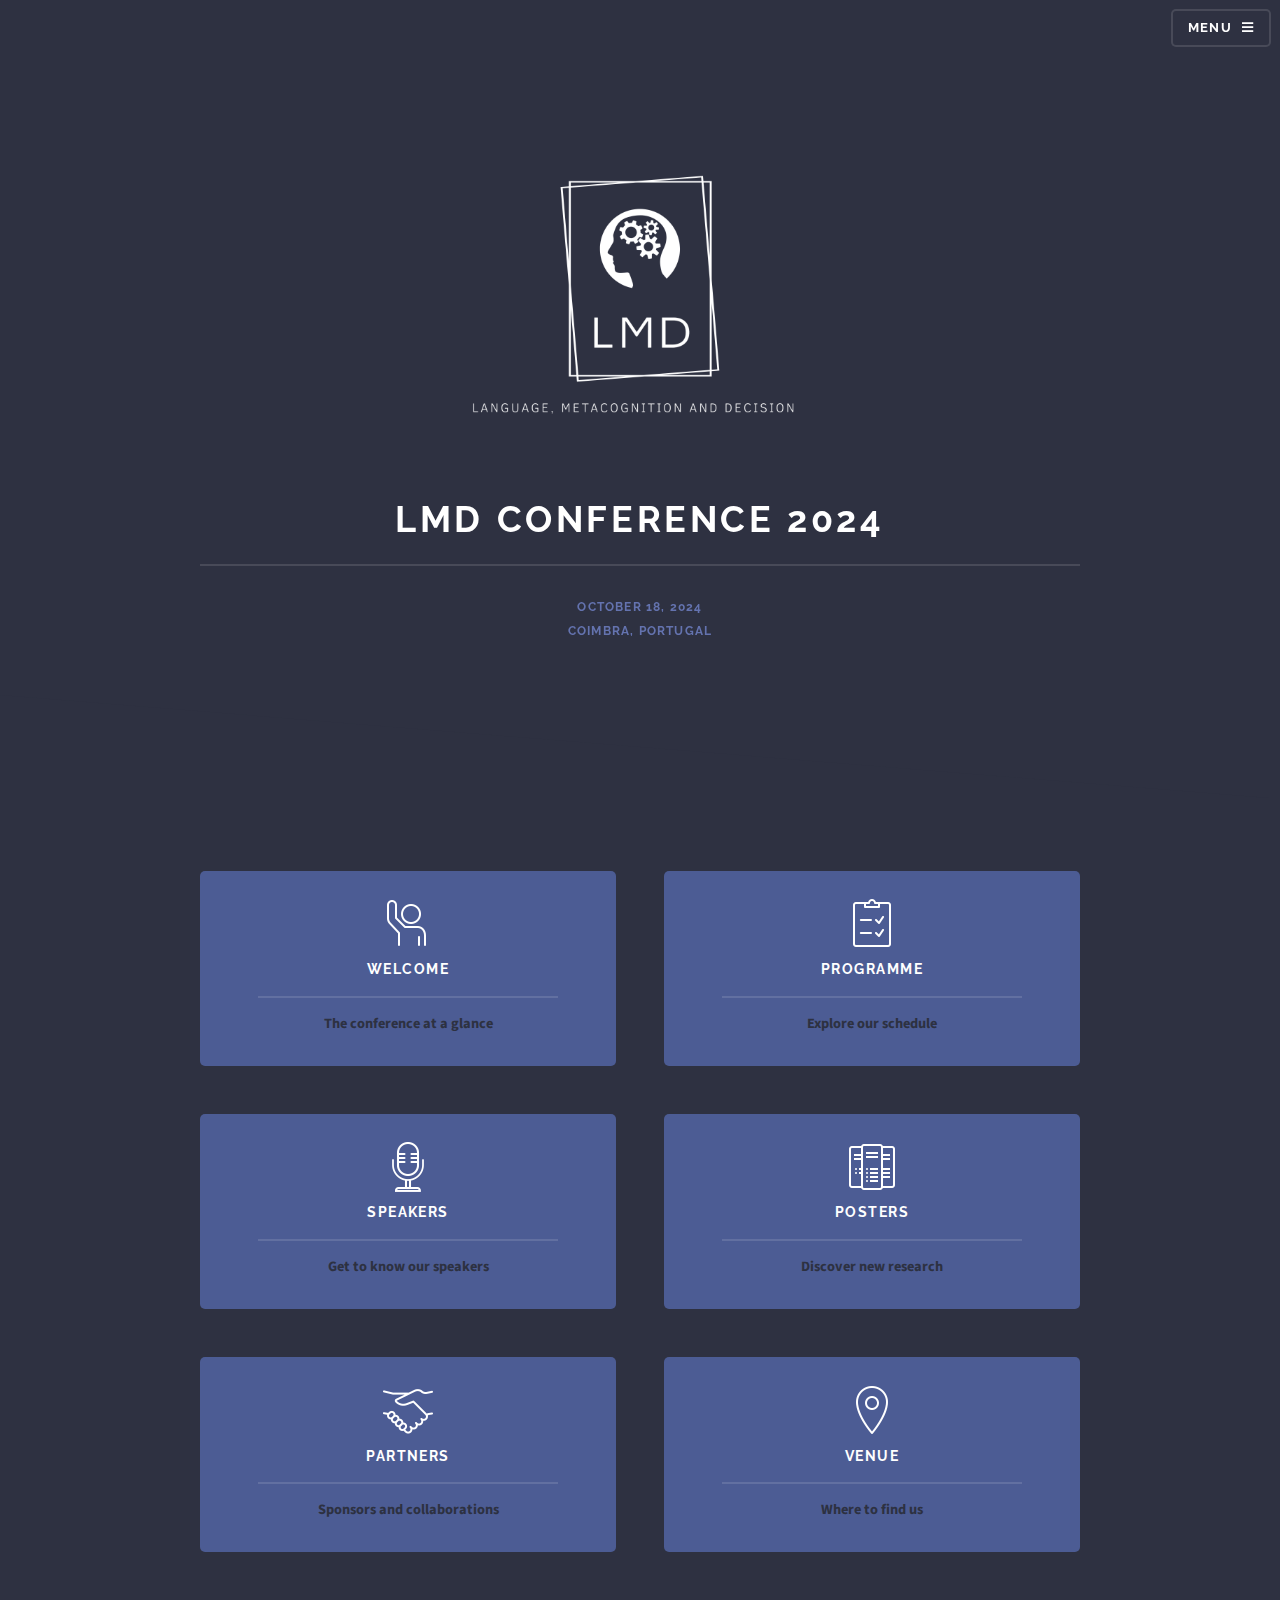
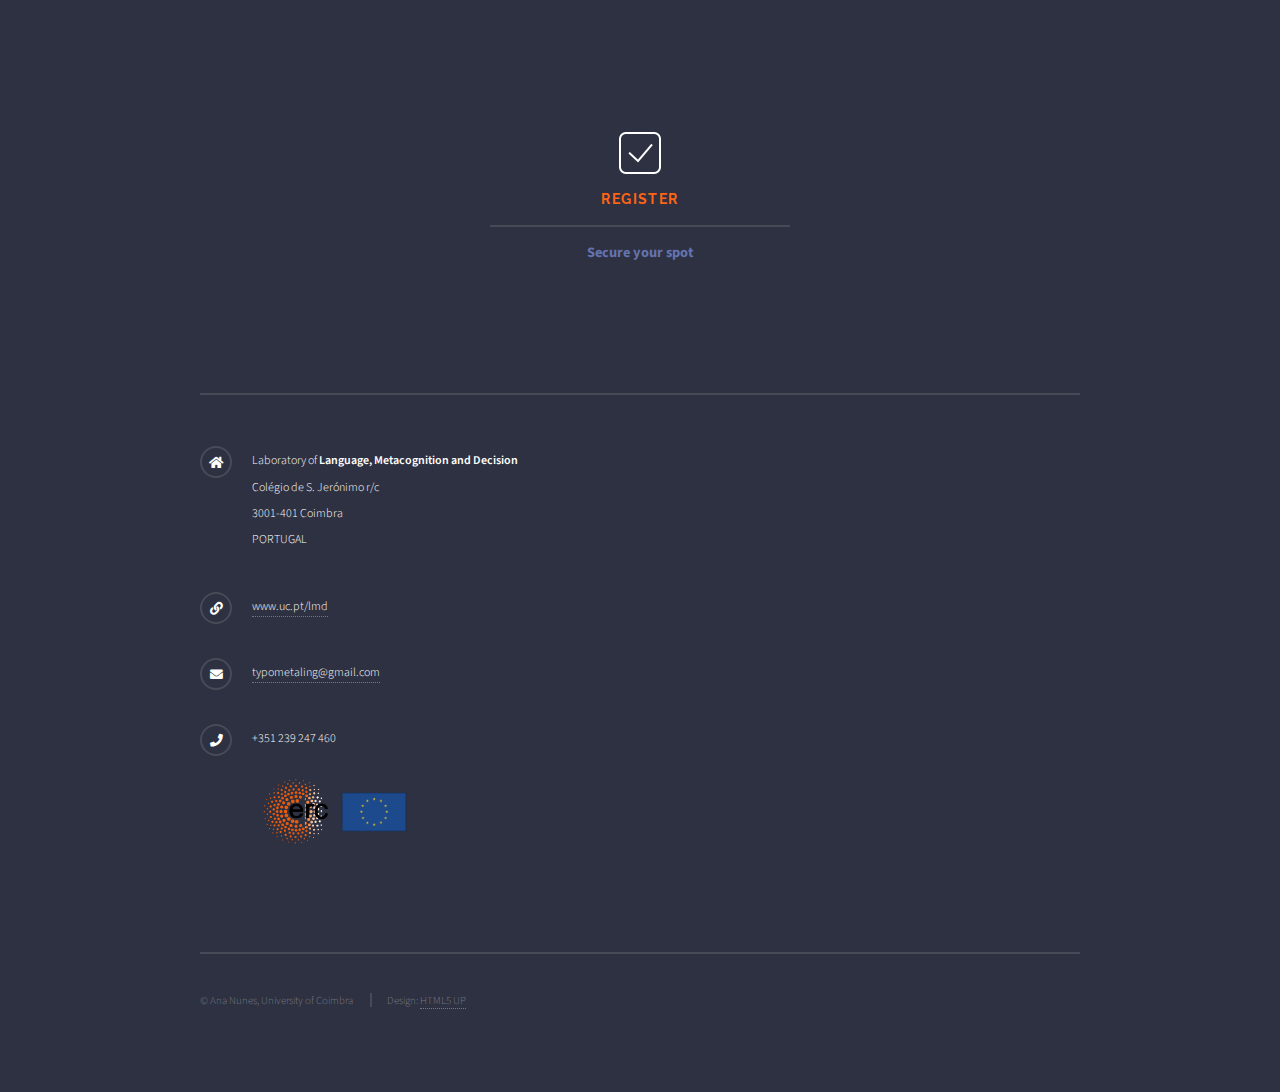
==== index.html @ 83ba6a52 "added uc site url to footer" ====
<!DOCTYPE HTML>
<!--
	Solid State by HTML5 UP
	html5up.net | @ajlkn
	Free for personal and commercial use under the CCA 3.0 license (html5up.net/license)
-->
<html>
	<head>
		<title>LMDC 2024</title>
		<meta charset="utf-8" />
		<meta name="viewport" content="width=device-width, initial-scale=1, user-scalable=no" />
		<link rel="stylesheet" href="assets/css/main.css" />
		<noscript><link rel="stylesheet" href="assets/css/noscript.css" /></noscript>
	</head>
	<body class="is-preload">

			<div id="page-wrapper">
					<header id="header" class="alt">
						<h1><a href="index.html">LMDC 2024</a></h1>
						<nav>
							<a href="#menu">Menu</a>
						</nav>
					</header>

					<nav id="menu">
						<div class="inner">
							<h2>Menu</h2>
							<ul class="links">
								<li><a href="index.html">Home</a></li>
								<li><a href="welcome.html">Welcome</a></li>
								<li><a href="programme.html">Programme</a></li>
								<li><a href="speakers.html">Speakers</a></li>
								<li><a href="posters.html">Posters</a></li>
								<li><a href="partners.html">Partners</a></li>
								<li><a href="venue.html">Venue</a></li>
								<li><a href="register.html" style="color: rgb(255, 100, 20); font-weight: bold">Register</a></li>
							</ul>
							<a href="#" class="close">Close</a>
						</div>
					</nav>

				<section id="banner" style="text-align: center;">
					<div class="inner">
						<div class="logo" style="display: inline-block; margin-bottom: 20px;">
							<img src="images/logos/LMD.png" alt="LMDC Logo" style="max-width: 350px; height: auto;">
						</div>
						<h2>LMD Conference 2024</h2>
						<p style="font-size: 75%; font-weight: bold; color: #6473AF;">October 18, 2024<br />
						Coimbra, Portugal</p>
					</div>	
				</section>

				<section id="main" class="wrapper alt style1">
					<div class="inner">
						<section class="features">
							
							<article style="display: flex; justify-content: center;">
								<div style="max-width: 300px; text-align: center; width: 100%;">
									<img src="images/icons/01_welcome.png" style="max-width: 50px; height: auto;">
									<h3 class="major"><a href="welcome.html">Welcome</a></h3>
									<p style="font-size: 90%; font-weight: bold; color: #2d3141;">The conference at a glance</p>
								</div>
							</article>
							
							<article style="display: flex; justify-content: center;">
								<div style="max-width: 300px; text-align: center; width: 100%;">
									<img src="images/icons/02_programme.png" style="max-width: 50px; height: auto;">
									<h3 class="major"><a href="programme.html">Programme</a></h3>
									<p style="font-size: 90%; font-weight: bold; color: #2d3141;">Explore our schedule</p>
								</div>
							</article>
							
							<article style="display: flex; justify-content: center;">
								<div style="max-width: 300px; text-align: center; width: 100%;">
									<img src="images/icons/03_speakers.png" style="max-width: 50px; height: auto;">
									<h3 class="major"><a href="speakers.html">Speakers</a></h3>
									<p style="font-size: 90%; font-weight: bold; color: #2d3141;">Get to know our speakers</p>
								</div>
							</article>
							
							<article style="display: flex; justify-content: center;">
								<div style="max-width: 300px; text-align: center; width: 100%;">
									<img src="images/icons/04_posters.png" style="max-width: 50px; height: auto;">
									<h3 class="major""><a href="posters.html">Posters</a></h3>
									<p style="font-size: 90%; font-weight: bold; color: #2d3141;">Discover new research</p>
								</div>
							</article>

							<article style="display: flex; justify-content: center;">
								<div style="max-width: 300px; text-align: center; width: 100%;">
									<img src="images/icons/05_partners.png" style="max-width: 50px; height: auto;">
									<h3 class="major"><a href="partnerships.html">Partners</a></h3>
									<p style="font-size: 90%; font-weight: bold; color: #2d3141;">Sponsors and collaborations</p>
								</div>
							</article>

							<article style="display: flex; justify-content: center;">
								<div style="max-width: 300px; text-align: center; width: 100%;">
									<img src="images/icons/06_venue.png" style="max-width: 50px; height: auto;">
									<h3 class="major"><a href="venue.html">Venue</a></h3>
									<p style="font-size: 90%; font-weight: bold; color: #2d3141;">Where to find us</p>
								</div>
							</article>		
						</section>
					</div>
				</section>

				<section id="footer">
					<article style="display: flex; justify-content: center;">
						<div style="max-width: 300px; text-align: center; width: 100%;">
							<img src="images/icons/register.png" style="max-width: 50px; height: auto;">
							<h3 class="major"><a href="register.html" style="color: rgb(255, 100, 20)">Register</a></h3>
							<p style="font-size: 90%; font-weight: bold; color: #6473AF;">Secure your spot</p>
						</div>
					</article> 
			
					<div class="inner">
						<h2 class="major"></h2>
						<p></p>
						<ul class ="contact">
							<li class="icon solid fa-home">
								<span style="font-size: 75%;">Laboratory of <b>Language, Metacognition and Decision</b><br /> 
								Colégio de S. Jerónimo r/c<br />
								3001-401 Coimbra<br />
								PORTUGAL</span>
							</li>
              <li class ="icon solid fa-link"><a href="https://www.uc.pt/lmd/"><span style="font-size: 75%;">www.uc.pt/lmd</span></a></li>
							<li class ="icon solid fa-envelope"><a href="mailto:typometaling@gmail.com"><span style="font-size: 75%;">typometaling@gmail.com</span></a></li>
							<li class="icon solid fa-phone"><span style="font-size: 75%;">+351 239 247 460</span></li>
							<br />
							<img src="images/logos/erc.png" style="max-height: 70px; ; margin-left: 60px;"/> <img src="images/logos/ue.png" style="max-height: 70px;"/>									
						</ul>
						<ul class="copyright">
							<li><span style="font-size: 75%;">&copy; Ana Nunes, University of Coimbra</span></li>	
							<li><span style="font-size: 75%;">Design: <a href="http://html5up.net">HTML5 UP</a></span></li>
						</ul>
					</div>
				</section>

		<!-- Scripts -->
			<script src="assets/js/jquery.min.js"></script>
			<script src="assets/js/jquery.scrollex.min.js"></script>
			<script src="assets/js/browser.min.js"></script>
			<script src="assets/js/breakpoints.min.js"></script>
			<script src="assets/js/util.js"></script>
			<script src="assets/js/main.js"></script>

	</body>
</html>
---- assets/css/main.css ----
@import url(fontawesome-all.min.css);
@import url("https://fonts.googleapis.com/css?family=Raleway:200,700|Source+Sans+Pro:300,600,300italic,600italic");

/*
	Solid State by HTML5 UP
	html5up.net | @ajlkn
	Free for personal and commercial use under the CCA 3.0 license (html5up.net/license)
*/

html, body, div, span, applet, object,
iframe, h1, h2, h3, h4, h5, h6, p, blockquote,
pre, a, abbr, acronym, address, big, cite,
code, del, dfn, em, img, ins, kbd, q, s, samp,
small, strike, strong, sub, sup, tt, var, b,
u, i, center, dl, dt, dd, ol, ul, li, fieldset,
form, label, legend, table, caption, tbody,
tfoot, thead, tr, th, td, article, aside,
canvas, details, embed, figure, figcaption,
footer, header, hgroup, menu, nav, output, ruby,
section, summary, time, mark, audio, video {
	margin: 0;
	padding: 0;
	border: 0;
	font-size: 100%;
	font: inherit;
	vertical-align: baseline;}

article, aside, details, figcaption, figure,
footer, header, hgroup, menu, nav, section {
	display: block;}

body {
	line-height: 1;
}

ol, ul {
	list-style: none;
}

blockquote, q {
	quotes: none;
}

	blockquote:before, blockquote:after, q:before, q:after {
		content: '';
		content: none;
	}

table {
	border-collapse: collapse;
	border-spacing: 0;
}

body {
	-webkit-text-size-adjust: none;
}

mark {
	background-color: transparent;
	color: inherit;
}

input::-moz-focus-inner {
	border: 0;
	padding: 0;
}

input, select, textarea {
	-moz-appearance: none;
	-webkit-appearance: none;
	-ms-appearance: none;
	appearance: none;
}

/* Basic */

	@-ms-viewport {
		width: device-width;
	}

	body {
		-ms-overflow-style: scrollbar;
	}

	@media screen and (max-width: 480px) {

		html, body {
			min-width: 320px;
		}

	}

	html {
		box-sizing: border-box;
	}

	*, *:before, *:after {
		box-sizing: inherit;
	}

	body {
		background-color: #2e3141;
		background-image: linear-gradient(to top, rgba(46, 49, 65, 0.8), rgba(46, 49, 65, 0.8)), url("../../images/bg.jpg");
		background-size: auto,
 cover;
		background-attachment: fixed,
 fixed;
		background-position: center,
 center;
	}

		body.is-preload *, body.is-preload *:before, body.is-preload *:after {
			-moz-animation: none !important;
			-webkit-animation: none !important;
			-ms-animation: none !important;
			animation: none !important;
			-moz-transition: none !important;
			-webkit-transition: none !important;
			-ms-transition: none !important;
			transition: none !important;
		}

/* Type */

	body, input, select, textarea {
		color: #ffffff;
		font-family: "Source Sans Pro", Helvetica, sans-serif;
		font-size: 16.5pt;
		font-weight: 300;
		line-height: 1.65;
	}

		@media screen and (max-width: 1680px) {

			body, input, select, textarea {
				font-size: 13pt;
			}

		}

		@media screen and (max-width: 1280px) {

			body, input, select, textarea {
				font-size: 12pt;
			}

		}

		@media screen and (max-width: 980px) {

			body, input, select, textarea {
				font-size: 12pt;
			}

		}

		@media screen and (max-width: 736px) {

			body, input, select, textarea {
				font-size: 12pt;
			}

		}

		@media screen and (max-width: 480px) {

			body, input, select, textarea {
				font-size: 12pt;
			}

		}

	a {
		-moz-transition: color 0.2s ease-in-out, border-bottom-color 0.2s ease-in-out;
		-webkit-transition: color 0.2s ease-in-out, border-bottom-color 0.2s ease-in-out;
		-ms-transition: color 0.2s ease-in-out, border-bottom-color 0.2s ease-in-out;
		transition: color 0.2s ease-in-out, border-bottom-color 0.2s ease-in-out;
		border-bottom: dotted 1px rgba(255, 255, 255, 0.35);
		color: #ffffff;
		text-decoration: none;
	}

		a:hover {
			border-bottom-color: transparent;
			color: #ffffff !important;
		}

		a.special:not(.button) {
			text-decoration: none;
			border-bottom: 0;
			display: block;
			font-family: Raleway, Helvetica, sans-serif;
			font-size: 0.8em;
			font-weight: 700;
			letter-spacing: 0.1em;
			margin: 0 0 2em 0;
			text-transform: uppercase;
		}

			a.special:not(.button):before {
				-moz-osx-font-smoothing: grayscale;
				-webkit-font-smoothing: antialiased;
				display: inline-block;
				font-style: normal;
				font-variant: normal;
				text-rendering: auto;
				line-height: 1;
				text-transform: none !important;
				font-family: 'Font Awesome 5 Free';
				font-weight: 900;
			}

			a.special:not(.button):before {
				-moz-transition: background-color 0.2s ease-in-out;
				-webkit-transition: background-color 0.2s ease-in-out;
				-ms-transition: background-color 0.2s ease-in-out;
				transition: background-color 0.2s ease-in-out;
				border-radius: 100%;
				border: solid 2px rgba(255, 255, 255, 0.125);
				content: '\f105';
				display: inline-block;
				font-size: 1.25em;
				height: 2em;
				line-height: 1.75em;
				margin-right: 0.85em;
				text-align: center;
				text-indent: 0.15em;
				vertical-align: middle;
				width: 2em;
			}

			a.special:not(.button):hover:before {
				background-color: rgba(255, 255, 255, 0.025);
			}

			a.special:not(.button):active:before {
				background-color: rgba(255, 255, 255, 0.075);
			}

	strong, b {
		color: #ffffff;
		font-weight: 600;
	}

	em, i {
		font-style: italic;
	}

	p {
		margin: 0 0 2em 0;
	}

	h1, h2, h3, h4, h5, h6 {
		color: #ffffff;
		font-family: Raleway, Helvetica, sans-serif;
		font-weight: 700;
		letter-spacing: 0.1em;
		margin: 0 0 1em 0;
		text-transform: uppercase;
	}

		h1 a, h2 a, h3 a, h4 a, h5 a, h6 a {
			color: inherit;
			text-decoration: none;
			border-bottom: 0;
		}

		h1 span, h2 span, h3 span, h4 span, h5 span, h6 span {
			font-weight: 200;
		}

		h1.major, h2.major, h3.major, h4.major, h5.major, h6.major {
			padding-bottom: 1em;
			border-bottom: solid 2px rgba(255, 255, 255, 0.125);
		}

	h2 {
		font-size: 1.2em;
	}

	h3 {
		font-size: 0.9em;
	}

	h4 {
		font-size: 0.7em;
	}

	h5 {
		font-size: 0.7em;
	}

	h6 {
		font-size: 0.7em;
	}

	@media screen and (max-width: 736px) {

		h2 {
			font-size: 1em;
		}

		h3 {
			font-size: 0.8em;
		}

	}

	sub {
		font-size: 0.8em;
		position: relative;
		top: 0.5em;
	}

	sup {
		font-size: 0.8em;
		position: relative;
		top: -0.5em;
	}

	blockquote {
		border-left: solid 4px rgba(255, 255, 255, 0.125);
		font-style: italic;
		margin: 0 0 2em 0;
		padding: 0.5em 0 0.5em 2em;
	}

	code {
		background: rgba(255, 255, 255, 0.025);
		border-radius: 5px;
		border: solid 2px rgba(255, 255, 255, 0.125);
		font-family: "Courier New", monospace;
		font-size: 0.9em;
		margin: 0 0.25em;
		padding: 0.25em 0.65em;
	}

	pre {
		-webkit-overflow-scrolling: touch;
		font-family: "Courier New", monospace;
		font-size: 0.9em;
		margin: 0 0 2em 0;
	}

		pre code {
			display: block;
			line-height: 1.75em;
			padding: 1em 1.5em;
			overflow-x: auto;
		}

	hr {
		border: 0;
		border-bottom: solid 2px rgba(255, 255, 255, 0.125);
		margin: 2.5em 0;
	}

		hr.major {
			margin: 4em 0;
		}

	.align-left {
		text-align: left;
	}

	.align-center {
		text-align: center;
	}

	.align-right {
		text-align: right;
	}

/* Row */

	.row {
		display: flex;
		flex-wrap: wrap;
		box-sizing: border-box;
		align-items: stretch;
	}

		.row > * {
			box-sizing: border-box;
		}

		.row.gtr-uniform > * > :last-child {
			margin-bottom: 0;
		}

		.row.aln-left {
			justify-content: flex-start;
		}

		.row.aln-center {
			justify-content: center;
		}

		.row.aln-right {
			justify-content: flex-end;
		}

		.row.aln-top {
			align-items: flex-start;
		}

		.row.aln-middle {
			align-items: center;
		}

		.row.aln-bottom {
			align-items: flex-end;
		}

		.row > .imp {
			order: -1;
		}

		.row > .col-1 {
			width: 8.33333%;
		}

		.row > .off-1 {
			margin-left: 8.33333%;
		}

		.row > .col-2 {
			width: 16.66667%;
		}

		.row > .off-2 {
			margin-left: 16.66667%;
		}

		.row > .col-3 {
			width: 25%;
		}

		.row > .off-3 {
			margin-left: 25%;
		}

		.row > .col-4 {
			width: 33.33333%;
		}

		.row > .off-4 {
			margin-left: 33.33333%;
		}

		.row > .col-5 {
			width: 41.66667%;
		}

		.row > .off-5 {
			margin-left: 41.66667%;
		}

		.row > .col-6 {
			width: 50%;
		}

		.row > .off-6 {
			margin-left: 50%;
		}

		.row > .col-7 {
			width: 58.33333%;
		}

		.row > .off-7 {
			margin-left: 58.33333%;
		}

		.row > .col-8 {
			width: 66.66667%;
		}

		.row > .off-8 {
			margin-left: 66.66667%;
		}

		.row > .col-9 {
			width: 75%;
		}

		.row > .off-9 {
			margin-left: 75%;
		}

		.row > .col-10 {
			width: 83.33333%;
		}

		.row > .off-10 {
			margin-left: 83.33333%;
		}

		.row > .col-11 {
			width: 91.66667%;
		}

		.row > .off-11 {
			margin-left: 91.66667%;
		}

		.row > .col-12 {
			width: 100%;
		}

		.row > .off-12 {
			margin-left: 100%;
		}

		.row.gtr-0 {
			margin-top: 0;
			margin-left: 0em;
		}

			.row.gtr-0 > * {
				padding: 0 0 0 0em;
			}

			.row.gtr-0.gtr-uniform {
				margin-top: 0em;
			}

				.row.gtr-0.gtr-uniform > * {
					padding-top: 0em;
				}

		.row.gtr-25 {
			margin-top: 0;
			margin-left: -0.4375em;
		}

			.row.gtr-25 > * {
				padding: 0 0 0 0.4375em;
			}

			.row.gtr-25.gtr-uniform {
				margin-top: -0.4375em;
			}

				.row.gtr-25.gtr-uniform > * {
					padding-top: 0.4375em;
				}

		.row.gtr-50 {
			margin-top: 0;
			margin-left: -0.875em;
		}

			.row.gtr-50 > * {
				padding: 0 0 0 0.875em;
			}

			.row.gtr-50.gtr-uniform {
				margin-top: -0.875em;
			}

				.row.gtr-50.gtr-uniform > * {
					padding-top: 0.875em;
				}

		.row {
			margin-top: 0;
			margin-left: -1.75em;
		}

			.row > * {
				padding: 0 0 0 1.75em;
			}

			.row.gtr-uniform {
				margin-top: -1.75em;
			}

				.row.gtr-uniform > * {
					padding-top: 1.75em;
				}

		.row.gtr-150 {
			margin-top: 0;
			margin-left: -2.625em;
		}

			.row.gtr-150 > * {
				padding: 0 0 0 2.625em;
			}

			.row.gtr-150.gtr-uniform {
				margin-top: -2.625em;
			}

				.row.gtr-150.gtr-uniform > * {
					padding-top: 2.625em;
				}

		.row.gtr-200 {
			margin-top: 0;
			margin-left: -3.5em;
		}

			.row.gtr-200 > * {
				padding: 0 0 0 3.5em;
			}

			.row.gtr-200.gtr-uniform {
				margin-top: -3.5em;
			}

				.row.gtr-200.gtr-uniform > * {
					padding-top: 3.5em;
				}

		@media screen and (max-width: 1680px) {

			.row {
				display: flex;
				flex-wrap: wrap;
				box-sizing: border-box;
				align-items: stretch;
			}

				.row > * {
					box-sizing: border-box;
				}

				.row.gtr-uniform > * > :last-child {
					margin-bottom: 0;
				}

				.row.aln-left {
					justify-content: flex-start;
				}

				.row.aln-center {
					justify-content: center;
				}

				.row.aln-right {
					justify-content: flex-end;
				}

				.row.aln-top {
					align-items: flex-start;
				}

				.row.aln-middle {
					align-items: center;
				}

				.row.aln-bottom {
					align-items: flex-end;
				}

				.row > .imp-xlarge {
					order: -1;
				}

				.row > .col-1-xlarge {
					width: 8.33333%;
				}

				.row > .off-1-xlarge {
					margin-left: 8.33333%;
				}

				.row > .col-2-xlarge {
					width: 16.66667%;
				}

				.row > .off-2-xlarge {
					margin-left: 16.66667%;
				}

				.row > .col-3-xlarge {
					width: 25%;
				}

				.row > .off-3-xlarge {
					margin-left: 25%;
				}

				.row > .col-4-xlarge {
					width: 33.33333%;
				}

				.row > .off-4-xlarge {
					margin-left: 33.33333%;
				}

				.row > .col-5-xlarge {
					width: 41.66667%;
				}

				.row > .off-5-xlarge {
					margin-left: 41.66667%;
				}

				.row > .col-6-xlarge {
					width: 50%;
				}

				.row > .off-6-xlarge {
					margin-left: 50%;
				}

				.row > .col-7-xlarge {
					width: 58.33333%;
				}

				.row > .off-7-xlarge {
					margin-left: 58.33333%;
				}

				.row > .col-8-xlarge {
					width: 66.66667%;
				}

				.row > .off-8-xlarge {
					margin-left: 66.66667%;
				}

				.row > .col-9-xlarge {
					width: 75%;
				}

				.row > .off-9-xlarge {
					margin-left: 75%;
				}

				.row > .col-10-xlarge {
					width: 83.33333%;
				}

				.row > .off-10-xlarge {
					margin-left: 83.33333%;
				}

				.row > .col-11-xlarge {
					width: 91.66667%;
				}

				.row > .off-11-xlarge {
					margin-left: 91.66667%;
				}

				.row > .col-12-xlarge {
					width: 100%;
				}

				.row > .off-12-xlarge {
					margin-left: 100%;
				}

				.row.gtr-0 {
					margin-top: 0;
					margin-left: 0em;
				}

					.row.gtr-0 > * {
						padding: 0 0 0 0em;
					}

					.row.gtr-0.gtr-uniform {
						margin-top: 0em;
					}

						.row.gtr-0.gtr-uniform > * {
							padding-top: 0em;
						}

				.row.gtr-25 {
					margin-top: 0;
					margin-left: -0.4375em;
				}

					.row.gtr-25 > * {
						padding: 0 0 0 0.4375em;
					}

					.row.gtr-25.gtr-uniform {
						margin-top: -0.4375em;
					}

						.row.gtr-25.gtr-uniform > * {
							padding-top: 0.4375em;
						}

				.row.gtr-50 {
					margin-top: 0;
					margin-left: -0.875em;
				}

					.row.gtr-50 > * {
						padding: 0 0 0 0.875em;
					}

					.row.gtr-50.gtr-uniform {
						margin-top: -0.875em;
					}

						.row.gtr-50.gtr-uniform > * {
							padding-top: 0.875em;
						}

				.row {
					margin-top: 0;
					margin-left: -1.75em;
				}

					.row > * {
						padding: 0 0 0 1.75em;
					}

					.row.gtr-uniform {
						margin-top: -1.75em;
					}

						.row.gtr-uniform > * {
							padding-top: 1.75em;
						}

				.row.gtr-150 {
					margin-top: 0;
					margin-left: -2.625em;
				}

					.row.gtr-150 > * {
						padding: 0 0 0 2.625em;
					}

					.row.gtr-150.gtr-uniform {
						margin-top: -2.625em;
					}

						.row.gtr-150.gtr-uniform > * {
							padding-top: 2.625em;
						}

				.row.gtr-200 {
					margin-top: 0;
					margin-left: -3.5em;
				}

					.row.gtr-200 > * {
						padding: 0 0 0 3.5em;
					}

					.row.gtr-200.gtr-uniform {
						margin-top: -3.5em;
					}

						.row.gtr-200.gtr-uniform > * {
							padding-top: 3.5em;
						}

		}

		@media screen and (max-width: 1280px) {

			.row {
				display: flex;
				flex-wrap: wrap;
				box-sizing: border-box;
				align-items: stretch;
			}

				.row > * {
					box-sizing: border-box;
				}

				.row.gtr-uniform > * > :last-child {
					margin-bottom: 0;
				}

				.row.aln-left {
					justify-content: flex-start;
				}

				.row.aln-center {
					justify-content: center;
				}

				.row.aln-right {
					justify-content: flex-end;
				}

				.row.aln-top {
					align-items: flex-start;
				}

				.row.aln-middle {
					align-items: center;
				}

				.row.aln-bottom {
					align-items: flex-end;
				}

				.row > .imp-large {
					order: -1;
				}

				.row > .col-1-large {
					width: 8.33333%;
				}

				.row > .off-1-large {
					margin-left: 8.33333%;
				}

				.row > .col-2-large {
					width: 16.66667%;
				}

				.row > .off-2-large {
					margin-left: 16.66667%;
				}

				.row > .col-3-large {
					width: 25%;
				}

				.row > .off-3-large {
					margin-left: 25%;
				}

				.row > .col-4-large {
					width: 33.33333%;
				}

				.row > .off-4-large {
					margin-left: 33.33333%;
				}

				.row > .col-5-large {
					width: 41.66667%;
				}

				.row > .off-5-large {
					margin-left: 41.66667%;
				}

				.row > .col-6-large {
					width: 50%;
				}

				.row > .off-6-large {
					margin-left: 50%;
				}

				.row > .col-7-large {
					width: 58.33333%;
				}

				.row > .off-7-large {
					margin-left: 58.33333%;
				}

				.row > .col-8-large {
					width: 66.66667%;
				}

				.row > .off-8-large {
					margin-left: 66.66667%;
				}

				.row > .col-9-large {
					width: 75%;
				}

				.row > .off-9-large {
					margin-left: 75%;
				}

				.row > .col-10-large {
					width: 83.33333%;
				}

				.row > .off-10-large {
					margin-left: 83.33333%;
				}

				.row > .col-11-large {
					width: 91.66667%;
				}

				.row > .off-11-large {
					margin-left: 91.66667%;
				}

				.row > .col-12-large {
					width: 100%;
				}

				.row > .off-12-large {
					margin-left: 100%;
				}

				.row.gtr-0 {
					margin-top: 0;
					margin-left: 0em;
				}

					.row.gtr-0 > * {
						padding: 0 0 0 0em;
					}

					.row.gtr-0.gtr-uniform {
						margin-top: 0em;
					}

						.row.gtr-0.gtr-uniform > * {
							padding-top: 0em;
						}

				.row.gtr-25 {
					margin-top: 0;
					margin-left: -0.4375em;
				}

					.row.gtr-25 > * {
						padding: 0 0 0 0.4375em;
					}

					.row.gtr-25.gtr-uniform {
						margin-top: -0.4375em;
					}

						.row.gtr-25.gtr-uniform > * {
							padding-top: 0.4375em;
						}

				.row.gtr-50 {
					margin-top: 0;
					margin-left: -0.875em;
				}

					.row.gtr-50 > * {
						padding: 0 0 0 0.875em;
					}

					.row.gtr-50.gtr-uniform {
						margin-top: -0.875em;
					}

						.row.gtr-50.gtr-uniform > * {
							padding-top: 0.875em;
						}

				.row {
					margin-top: 0;
					margin-left: -1.75em;
				}

					.row > * {
						padding: 0 0 0 1.75em;
					}

					.row.gtr-uniform {
						margin-top: -1.75em;
					}

						.row.gtr-uniform > * {
							padding-top: 1.75em;
						}

				.row.gtr-150 {
					margin-top: 0;
					margin-left: -2.625em;
				}

					.row.gtr-150 > * {
						padding: 0 0 0 2.625em;
					}

					.row.gtr-150.gtr-uniform {
						margin-top: -2.625em;
					}

						.row.gtr-150.gtr-uniform > * {
							padding-top: 2.625em;
						}

				.row.gtr-200 {
					margin-top: 0;
					margin-left: -3.5em;
				}

					.row.gtr-200 > * {
						padding: 0 0 0 3.5em;
					}

					.row.gtr-200.gtr-uniform {
						margin-top: -3.5em;
					}

						.row.gtr-200.gtr-uniform > * {
							padding-top: 3.5em;
						}

		}

		@media screen and (max-width: 980px) {

			.row {
				display: flex;
				flex-wrap: wrap;
				box-sizing: border-box;
				align-items: stretch;
			}

				.row > * {
					box-sizing: border-box;
				}

				.row.gtr-uniform > * > :last-child {
					margin-bottom: 0;
				}

				.row.aln-left {
					justify-content: flex-start;
				}

				.row.aln-center {
					justify-content: center;
				}

				.row.aln-right {
					justify-content: flex-end;
				}

				.row.aln-top {
					align-items: flex-start;
				}

				.row.aln-middle {
					align-items: center;
				}

				.row.aln-bottom {
					align-items: flex-end;
				}

				.row > .imp-medium {
					order: -1;
				}

				.row > .col-1-medium {
					width: 8.33333%;
				}

				.row > .off-1-medium {
					margin-left: 8.33333%;
				}

				.row > .col-2-medium {
					width: 16.66667%;
				}

				.row > .off-2-medium {
					margin-left: 16.66667%;
				}

				.row > .col-3-medium {
					width: 25%;
				}

				.row > .off-3-medium {
					margin-left: 25%;
				}

				.row > .col-4-medium {
					width: 33.33333%;
				}

				.row > .off-4-medium {
					margin-left: 33.33333%;
				}

				.row > .col-5-medium {
					width: 41.66667%;
				}

				.row > .off-5-medium {
					margin-left: 41.66667%;
				}

				.row > .col-6-medium {
					width: 50%;
				}

				.row > .off-6-medium {
					margin-left: 50%;
				}

				.row > .col-7-medium {
					width: 58.33333%;
				}

				.row > .off-7-medium {
					margin-left: 58.33333%;
				}

				.row > .col-8-medium {
					width: 66.66667%;
				}

				.row > .off-8-medium {
					margin-left: 66.66667%;
				}

				.row > .col-9-medium {
					width: 75%;
				}

				.row > .off-9-medium {
					margin-left: 75%;
				}

				.row > .col-10-medium {
					width: 83.33333%;
				}

				.row > .off-10-medium {
					margin-left: 83.33333%;
				}

				.row > .col-11-medium {
					width: 91.66667%;
				}

				.row > .off-11-medium {
					margin-left: 91.66667%;
				}

				.row > .col-12-medium {
					width: 100%;
				}

				.row > .off-12-medium {
					margin-left: 100%;
				}

				.row.gtr-0 {
					margin-top: 0;
					margin-left: 0em;
				}

					.row.gtr-0 > * {
						padding: 0 0 0 0em;
					}

					.row.gtr-0.gtr-uniform {
						margin-top: 0em;
					}

						.row.gtr-0.gtr-uniform > * {
							padding-top: 0em;
						}

				.row.gtr-25 {
					margin-top: 0;
					margin-left: -0.4375em;
				}

					.row.gtr-25 > * {
						padding: 0 0 0 0.4375em;
					}

					.row.gtr-25.gtr-uniform {
						margin-top: -0.4375em;
					}

						.row.gtr-25.gtr-uniform > * {
							padding-top: 0.4375em;
						}

				.row.gtr-50 {
					margin-top: 0;
					margin-left: -0.875em;
				}

					.row.gtr-50 > * {
						padding: 0 0 0 0.875em;
					}

					.row.gtr-50.gtr-uniform {
						margin-top: -0.875em;
					}

						.row.gtr-50.gtr-uniform > * {
							padding-top: 0.875em;
						}

				.row {
					margin-top: 0;
					margin-left: -1.75em;
				}

					.row > * {
						padding: 0 0 0 1.75em;
					}

					.row.gtr-uniform {
						margin-top: -1.75em;
					}

						.row.gtr-uniform > * {
							padding-top: 1.75em;
						}

				.row.gtr-150 {
					margin-top: 0;
					margin-left: -2.625em;
				}

					.row.gtr-150 > * {
						padding: 0 0 0 2.625em;
					}

					.row.gtr-150.gtr-uniform {
						margin-top: -2.625em;
					}

						.row.gtr-150.gtr-uniform > * {
							padding-top: 2.625em;
						}

				.row.gtr-200 {
					margin-top: 0;
					margin-left: -3.5em;
				}

					.row.gtr-200 > * {
						padding: 0 0 0 3.5em;
					}

					.row.gtr-200.gtr-uniform {
						margin-top: -3.5em;
					}

						.row.gtr-200.gtr-uniform > * {
							padding-top: 3.5em;
						}

		}

		@media screen and (max-width: 736px) {

			.row {
				display: flex;
				flex-wrap: wrap;
				box-sizing: border-box;
				align-items: stretch;
			}

				.row > * {
					box-sizing: border-box;
				}

				.row.gtr-uniform > * > :last-child {
					margin-bottom: 0;
				}

				.row.aln-left {
					justify-content: flex-start;
				}

				.row.aln-center {
					justify-content: center;
				}

				.row.aln-right {
					justify-content: flex-end;
				}

				.row.aln-top {
					align-items: flex-start;
				}

				.row.aln-middle {
					align-items: center;
				}

				.row.aln-bottom {
					align-items: flex-end;
				}

				.row > .imp-small {
					order: -1;
				}

				.row > .col-1-small {
					width: 8.33333%;
				}

				.row > .off-1-small {
					margin-left: 8.33333%;
				}

				.row > .col-2-small {
					width: 16.66667%;
				}

				.row > .off-2-small {
					margin-left: 16.66667%;
				}

				.row > .col-3-small {
					width: 25%;
				}

				.row > .off-3-small {
					margin-left: 25%;
				}

				.row > .col-4-small {
					width: 33.33333%;
				}

				.row > .off-4-small {
					margin-left: 33.33333%;
				}

				.row > .col-5-small {
					width: 41.66667%;
				}

				.row > .off-5-small {
					margin-left: 41.66667%;
				}

				.row > .col-6-small {
					width: 50%;
				}

				.row > .off-6-small {
					margin-left: 50%;
				}

				.row > .col-7-small {
					width: 58.33333%;
				}

				.row > .off-7-small {
					margin-left: 58.33333%;
				}

				.row > .col-8-small {
					width: 66.66667%;
				}

				.row > .off-8-small {
					margin-left: 66.66667%;
				}

				.row > .col-9-small {
					width: 75%;
				}

				.row > .off-9-small {
					margin-left: 75%;
				}

				.row > .col-10-small {
					width: 83.33333%;
				}

				.row > .off-10-small {
					margin-left: 83.33333%;
				}

				.row > .col-11-small {
					width: 91.66667%;
				}

				.row > .off-11-small {
					margin-left: 91.66667%;
				}

				.row > .col-12-small {
					width: 100%;
				}

				.row > .off-12-small {
					margin-left: 100%;
				}

				.row.gtr-0 {
					margin-top: 0;
					margin-left: 0em;
				}

					.row.gtr-0 > * {
						padding: 0 0 0 0em;
					}

					.row.gtr-0.gtr-uniform {
						margin-top: 0em;
					}

						.row.gtr-0.gtr-uniform > * {
							padding-top: 0em;
						}

				.row.gtr-25 {
					margin-top: 0;
					margin-left: -0.3125em;
				}

					.row.gtr-25 > * {
						padding: 0 0 0 0.3125em;
					}

					.row.gtr-25.gtr-uniform {
						margin-top: -0.3125em;
					}

						.row.gtr-25.gtr-uniform > * {
							padding-top: 0.3125em;
						}

				.row.gtr-50 {
					margin-top: 0;
					margin-left: -0.625em;
				}

					.row.gtr-50 > * {
						padding: 0 0 0 0.625em;
					}

					.row.gtr-50.gtr-uniform {
						margin-top: -0.625em;
					}

						.row.gtr-50.gtr-uniform > * {
							padding-top: 0.625em;
						}

				.row {
					margin-top: 0;
					margin-left: -1.25em;
				}

					.row > * {
						padding: 0 0 0 1.25em;
					}

					.row.gtr-uniform {
						margin-top: -1.25em;
					}

						.row.gtr-uniform > * {
							padding-top: 1.25em;
						}

				.row.gtr-150 {
					margin-top: 0;
					margin-left: -1.875em;
				}

					.row.gtr-150 > * {
						padding: 0 0 0 1.875em;
					}

					.row.gtr-150.gtr-uniform {
						margin-top: -1.875em;
					}

						.row.gtr-150.gtr-uniform > * {
							padding-top: 1.875em;
						}

				.row.gtr-200 {
					margin-top: 0;
					margin-left: -2.5em;
				}

					.row.gtr-200 > * {
						padding: 0 0 0 2.5em;
					}

					.row.gtr-200.gtr-uniform {
						margin-top: -2.5em;
					}

						.row.gtr-200.gtr-uniform > * {
							padding-top: 2.5em;
						}

		}

		@media screen and (max-width: 480px) {

			.row {
				display: flex;
				flex-wrap: wrap;
				box-sizing: border-box;
				align-items: stretch;
			}

				.row > * {
					box-sizing: border-box;
				}

				.row.gtr-uniform > * > :last-child {
					margin-bottom: 0;
				}

				.row.aln-left {
					justify-content: flex-start;
				}

				.row.aln-center {
					justify-content: center;
				}

				.row.aln-right {
					justify-content: flex-end;
				}

				.row.aln-top {
					align-items: flex-start;
				}

				.row.aln-middle {
					align-items: center;
				}

				.row.aln-bottom {
					align-items: flex-end;
				}

				.row > .imp-xsmall {
					order: -1;
				}

				.row > .col-1-xsmall {
					width: 8.33333%;
				}

				.row > .off-1-xsmall {
					margin-left: 8.33333%;
				}

				.row > .col-2-xsmall {
					width: 16.66667%;
				}

				.row > .off-2-xsmall {
					margin-left: 16.66667%;
				}

				.row > .col-3-xsmall {
					width: 25%;
				}

				.row > .off-3-xsmall {
					margin-left: 25%;
				}

				.row > .col-4-xsmall {
					width: 33.33333%;
				}

				.row > .off-4-xsmall {
					margin-left: 33.33333%;
				}

				.row > .col-5-xsmall {
					width: 41.66667%;
				}

				.row > .off-5-xsmall {
					margin-left: 41.66667%;
				}

				.row > .col-6-xsmall {
					width: 50%;
				}

				.row > .off-6-xsmall {
					margin-left: 50%;
				}

				.row > .col-7-xsmall {
					width: 58.33333%;
				}

				.row > .off-7-xsmall {
					margin-left: 58.33333%;
				}

				.row > .col-8-xsmall {
					width: 66.66667%;
				}

				.row > .off-8-xsmall {
					margin-left: 66.66667%;
				}

				.row > .col-9-xsmall {
					width: 75%;
				}

				.row > .off-9-xsmall {
					margin-left: 75%;
				}

				.row > .col-10-xsmall {
					width: 83.33333%;
				}

				.row > .off-10-xsmall {
					margin-left: 83.33333%;
				}

				.row > .col-11-xsmall {
					width: 91.66667%;
				}

				.row > .off-11-xsmall {
					margin-left: 91.66667%;
				}

				.row > .col-12-xsmall {
					width: 100%;
				}

				.row > .off-12-xsmall {
					margin-left: 100%;
				}

				.row.gtr-0 {
					margin-top: 0;
					margin-left: 0em;
				}

					.row.gtr-0 > * {
						padding: 0 0 0 0em;
					}

					.row.gtr-0.gtr-uniform {
						margin-top: 0em;
					}

						.row.gtr-0.gtr-uniform > * {
							padding-top: 0em;
						}

				.row.gtr-25 {
					margin-top: 0;
					margin-left: -0.3125em;
				}

					.row.gtr-25 > * {
						padding: 0 0 0 0.3125em;
					}

					.row.gtr-25.gtr-uniform {
						margin-top: -0.3125em;
					}

						.row.gtr-25.gtr-uniform > * {
							padding-top: 0.3125em;
						}

				.row.gtr-50 {
					margin-top: 0;
					margin-left: -0.625em;
				}

					.row.gtr-50 > * {
						padding: 0 0 0 0.625em;
					}

					.row.gtr-50.gtr-uniform {
						margin-top: -0.625em;
					}

						.row.gtr-50.gtr-uniform > * {
							padding-top: 0.625em;
						}

				.row {
					margin-top: 0;
					margin-left: -1.25em;
				}

					.row > * {
						padding: 0 0 0 1.25em;
					}

					.row.gtr-uniform {
						margin-top: -1.25em;
					}

						.row.gtr-uniform > * {
							padding-top: 1.25em;
						}

				.row.gtr-150 {
					margin-top: 0;
					margin-left: -1.875em;
				}

					.row.gtr-150 > * {
						padding: 0 0 0 1.875em;
					}

					.row.gtr-150.gtr-uniform {
						margin-top: -1.875em;
					}

						.row.gtr-150.gtr-uniform > * {
							padding-top: 1.875em;
						}

				.row.gtr-200 {
					margin-top: 0;
					margin-left: -2.5em;
				}

					.row.gtr-200 > * {
						padding: 0 0 0 2.5em;
					}

					.row.gtr-200.gtr-uniform {
						margin-top: -2.5em;
					}

						.row.gtr-200.gtr-uniform > * {
							padding-top: 2.5em;
						}

		}

		@media screen and (max-width: 360px) {

			.row {
				display: flex;
				flex-wrap: wrap;
				box-sizing: border-box;
				align-items: stretch;
			}

				.row > * {
					box-sizing: border-box;
				}

				.row.gtr-uniform > * > :last-child {
					margin-bottom: 0;
				}

				.row.aln-left {
					justify-content: flex-start;
				}

				.row.aln-center {
					justify-content: center;
				}

				.row.aln-right {
					justify-content: flex-end;
				}

				.row.aln-top {
					align-items: flex-start;
				}

				.row.aln-middle {
					align-items: center;
				}

				.row.aln-bottom {
					align-items: flex-end;
				}

				.row > .imp-xxsmall {
					order: -1;
				}

				.row > .col-1-xxsmall {
					width: 8.33333%;
				}

				.row > .off-1-xxsmall {
					margin-left: 8.33333%;
				}

				.row > .col-2-xxsmall {
					width: 16.66667%;
				}

				.row > .off-2-xxsmall {
					margin-left: 16.66667%;
				}

				.row > .col-3-xxsmall {
					width: 25%;
				}

				.row > .off-3-xxsmall {
					margin-left: 25%;
				}

				.row > .col-4-xxsmall {
					width: 33.33333%;
				}

				.row > .off-4-xxsmall {
					margin-left: 33.33333%;
				}

				.row > .col-5-xxsmall {
					width: 41.66667%;
				}

				.row > .off-5-xxsmall {
					margin-left: 41.66667%;
				}

				.row > .col-6-xxsmall {
					width: 50%;
				}

				.row > .off-6-xxsmall {
					margin-left: 50%;
				}

				.row > .col-7-xxsmall {
					width: 58.33333%;
				}

				.row > .off-7-xxsmall {
					margin-left: 58.33333%;
				}

				.row > .col-8-xxsmall {
					width: 66.66667%;
				}

				.row > .off-8-xxsmall {
					margin-left: 66.66667%;
				}

				.row > .col-9-xxsmall {
					width: 75%;
				}

				.row > .off-9-xxsmall {
					margin-left: 75%;
				}

				.row > .col-10-xxsmall {
					width: 83.33333%;
				}

				.row > .off-10-xxsmall {
					margin-left: 83.33333%;
				}

				.row > .col-11-xxsmall {
					width: 91.66667%;
				}

				.row > .off-11-xxsmall {
					margin-left: 91.66667%;
				}

				.row > .col-12-xxsmall {
					width: 100%;
				}

				.row > .off-12-xxsmall {
					margin-left: 100%;
				}

				.row.gtr-0 {
					margin-top: 0;
					margin-left: 0em;
				}

					.row.gtr-0 > * {
						padding: 0 0 0 0em;
					}

					.row.gtr-0.gtr-uniform {
						margin-top: 0em;
					}

						.row.gtr-0.gtr-uniform > * {
							padding-top: 0em;
						}

				.row.gtr-25 {
					margin-top: 0;
					margin-left: -0.3125em;
				}

					.row.gtr-25 > * {
						padding: 0 0 0 0.3125em;
					}

					.row.gtr-25.gtr-uniform {
						margin-top: -0.3125em;
					}

						.row.gtr-25.gtr-uniform > * {
							padding-top: 0.3125em;
						}

				.row.gtr-50 {
					margin-top: 0;
					margin-left: -0.625em;
				}

					.row.gtr-50 > * {
						padding: 0 0 0 0.625em;
					}

					.row.gtr-50.gtr-uniform {
						margin-top: -0.625em;
					}

						.row.gtr-50.gtr-uniform > * {
							padding-top: 0.625em;
						}

				.row {
					margin-top: 0;
					margin-left: -1.25em;
				}

					.row > * {
						padding: 0 0 0 1.25em;
					}

					.row.gtr-uniform {
						margin-top: -1.25em;
					}

						.row.gtr-uniform > * {
							padding-top: 1.25em;
						}

				.row.gtr-150 {
					margin-top: 0;
					margin-left: -1.875em;
				}

					.row.gtr-150 > * {
						padding: 0 0 0 1.875em;
					}

					.row.gtr-150.gtr-uniform {
						margin-top: -1.875em;
					}

						.row.gtr-150.gtr-uniform > * {
							padding-top: 1.875em;
						}

				.row.gtr-200 {
					margin-top: 0;
					margin-left: -2.5em;
				}

					.row.gtr-200 > * {
						padding: 0 0 0 2.5em;
					}

					.row.gtr-200.gtr-uniform {
						margin-top: -2.5em;
					}

						.row.gtr-200.gtr-uniform > * {
							padding-top: 2.5em;
						}

		}

/* Section/Article */

	section.special, article.special {
		text-align: center;
	}

/* Form */

	form {
		margin: 0 0 2em 0;
	}

		form > :last-child {
			margin-bottom: 0;
		}

		form > .fields {
			display: -moz-flex;
			display: -webkit-flex;
			display: -ms-flex;
			display: flex;
			-moz-flex-wrap: wrap;
			-webkit-flex-wrap: wrap;
			-ms-flex-wrap: wrap;
			flex-wrap: wrap;
			width: calc(100% + 3em);
			margin: -1.5em 0 2em -1.5em;
		}

			form > .fields > .field {
				-moz-flex-grow: 0;
				-webkit-flex-grow: 0;
				-ms-flex-grow: 0;
				flex-grow: 0;
				-moz-flex-shrink: 0;
				-webkit-flex-shrink: 0;
				-ms-flex-shrink: 0;
				flex-shrink: 0;
				padding: 1.5em 0 0 1.5em;
				width: calc(100% - 1.5em);
			}

				form > .fields > .field.half {
					width: calc(50% - 0.75em);
				}

				form > .fields > .field.third {
					width: calc(100%/3 - 0.5em);
				}

				form > .fields > .field.quarter {
					width: calc(25% - 0.375em);
				}

		@media screen and (max-width: 480px) {

			form > .fields {
				width: calc(100% + 3em);
				margin: -1.5em 0 2em -1.5em;
			}

				form > .fields > .field {
					padding: 1.5em 0 0 1.5em;
					width: calc(100% - 1.5em);
				}

					form > .fields > .field.half {
						width: calc(100% - 1.5em);
					}

					form > .fields > .field.third {
						width: calc(100% - 1.5em);
					}

					form > .fields > .field.quarter {
						width: calc(100% - 1.5em);
					}

		}

	label {
		color: #ffffff;
		display: block;
		font-family: Raleway, Helvetica, sans-serif;
		font-size: 0.8em;
		font-weight: 700;
		letter-spacing: 0.1em;
		margin: 0 0 0.7em 0;
		text-transform: uppercase;
	}

	input[type="text"],
	input[type="password"],
	input[type="email"],
	input[type="tel"],
	select,
	textarea {
		-moz-appearance: none;
		-webkit-appearance: none;
		-ms-appearance: none;
		appearance: none;
		background: rgba(255, 255, 255, 0.025);
		border-radius: 5px;
		border: none;
		border: solid 2px rgba(255, 255, 255, 0.125);
		color: inherit;
		display: block;
		outline: 0;
		padding: 0 1em;
		text-decoration: none;
		width: 100%;
	}

		input[type="text"]:invalid,
		input[type="password"]:invalid,
		input[type="email"]:invalid,
		input[type="tel"]:invalid,
		select:invalid,
		textarea:invalid {
			box-shadow: none;
		}

		input[type="text"]:focus,
		input[type="password"]:focus,
		input[type="email"]:focus,
		input[type="tel"]:focus,
		select:focus,
		textarea:focus {
			border-color: #5b6ba6;
		}

	select {
		background-image: url("data:image/svg+xml;charset=utf8,%3Csvg xmlns='http://www.w3.org/2000/svg' width='40' height='40' preserveAspectRatio='none' viewBox='0 0 40 40'%3E%3Cpath d='M9.4,12.3l10.4,10.4l10.4-10.4c0.2-0.2,0.5-0.4,0.9-0.4c0.3,0,0.6,0.1,0.9,0.4l3.3,3.3c0.2,0.2,0.4,0.5,0.4,0.9 c0,0.4-0.1,0.6-0.4,0.9L20.7,31.9c-0.2,0.2-0.5,0.4-0.9,0.4c-0.3,0-0.6-0.1-0.9-0.4L4.3,17.3c-0.2-0.2-0.4-0.5-0.4-0.9 c0-0.4,0.1-0.6,0.4-0.9l3.3-3.3c0.2-0.2,0.5-0.4,0.9-0.4S9.1,12.1,9.4,12.3z' fill='rgba(255, 255, 255, 0.125)' /%3E%3C/svg%3E");
		background-size: 1.25rem;
		background-repeat: no-repeat;
		background-position: calc(100% - 1rem) center;
		height: 2.75em;
		padding-right: 2.75em;
		text-overflow: ellipsis;
	}

		select option {
			color: #ffffff;
			background: #2e3141;
		}

		select:focus::-ms-value {
			background-color: transparent;
		}

		select::-ms-expand {
			display: none;
		}

	input[type="text"],
	input[type="password"],
	input[type="email"],
	select {
		height: 2.75em;
	}

	textarea {
		padding: 0.75em 1em;
	}

	input[type="checkbox"],
	input[type="radio"] {
		-moz-appearance: none;
		-webkit-appearance: none;
		-ms-appearance: none;
		appearance: none;
		display: block;
		float: left;
		margin-right: -2em;
		opacity: 0;
		width: 1em;
		z-index: -1;
	}

		input[type="checkbox"] + label,
		input[type="radio"] + label {
			text-decoration: none;
			color: #ffffff;
			cursor: pointer;
			display: inline-block;
			font-size: 1em;
			font-family: "Source Sans Pro", Helvetica, sans-serif;
			text-transform: none;
			letter-spacing: 0;
			font-weight: 300;
			padding-left: 2.4em;
			padding-right: 0.75em;
			position: relative;
		}

			input[type="checkbox"] + label:before,
			input[type="radio"] + label:before {
				-moz-osx-font-smoothing: grayscale;
				-webkit-font-smoothing: antialiased;
				display: inline-block;
				font-style: normal;
				font-variant: normal;
				text-rendering: auto;
				line-height: 1;
				text-transform: none !important;
				font-family: 'Font Awesome 5 Free';
				font-weight: 900;
			}

			input[type="checkbox"] + label:before,
			input[type="radio"] + label:before {
				background: rgba(255, 255, 255, 0.025);
				border-radius: 5px;
				border: solid 2px rgba(255, 255, 255, 0.125);
				content: '';
				display: inline-block;
				font-size: 0.8em;
				height: 2.0625em;
				left: 0;
				line-height: 2.0625em;
				position: absolute;
				text-align: center;
				top: 0;
				width: 2.0625em;
			}

		input[type="checkbox"]:checked + label:before,
		input[type="radio"]:checked + label:before {
			background: #ffffff;
			border-color: #ffffff;
			content: '\f00c';
			color: #2e3141;
		}

		input[type="checkbox"]:focus + label:before,
		input[type="radio"]:focus + label:before {
			border-color: #4c5c96;
		}

	input[type="checkbox"] + label:before {
		border-radius: 5px;
	}

	input[type="radio"] + label:before {
		border-radius: 100%;
	}

	::-webkit-input-placeholder {
		color: rgba(255, 255, 255, 0.35) !important;
		opacity: 1.0;
	}

	:-moz-placeholder {
		color: rgba(255, 255, 255, 0.35) !important;
		opacity: 1.0;
	}

	::-moz-placeholder {
		color: rgba(255, 255, 255, 0.35) !important;
		opacity: 1.0;
	}

	:-ms-input-placeholder {
		color: rgba(255, 255, 255, 0.35) !important;
		opacity: 1.0;
	}

/* Box */

	.box {
		border-radius: 5px;
		border: solid 2px rgba(255, 255, 255, 0.125);
		margin-bottom: 2em;
		padding: 1.5em;
	}

		.box > :last-child,
		.box > :last-child > :last-child,
		.box > :last-child > :last-child > :last-child {
			margin-bottom: 0;
		}

		.box.alt {
			border: 0;
			border-radius: 0;
			padding: 0;
		}

/* Icon */

	.icon {
		text-decoration: none;
		border-bottom: none;
		position: relative;
	}

		.icon:before {
			-moz-osx-font-smoothing: grayscale;
			-webkit-font-smoothing: antialiased;
			display: inline-block;
			font-style: normal;
			font-variant: normal;
			text-rendering: auto;
			line-height: 1;
			text-transform: none !important;
			font-family: 'Font Awesome 5 Free';
			font-weight: 400;
		}

		.icon > .label {
			display: none;
		}

		.icon:before {
			line-height: inherit;
		}

		.icon.solid:before {
			font-weight: 900;
		}

		.icon.brands:before {
			font-family: 'Font Awesome 5 Brands';
		}

/* Image */

	.image {
		border-radius: 5px;
		border: 0;
		display: inline-block;
		position: relative;
	}

		.image img {
			border-radius: 5px;
			display: block;
		}

		.image.left, .image.right {
			max-width: 40%;
		}

			.image.left img, .image.right img {
				width: 100%;
			}

		.image.left {
			float: left;
			padding: 0 1.5em 1em 0;
			top: 0.25em;
		}

		.image.right {
			float: right;
			padding: 0 0 1em 1.5em;
			top: 0.25em;
		}

		.image.fit {
			display: block;
			margin: 0 0 2em 0;
			width: 100%;
		}

			.image.fit img {
				width: 100%;
			}

		.image.main {
			display: block;
			margin: 0 0 3em 0;
			width: 100%;
		}

			.image.main img {
				width: 100%;
			}

/* List */

	ol {
		list-style: decimal;
		margin: 0 0 2em 0;
		padding-left: 1.25em;
	}

		ol li {
			padding-left: 0.25em;
		}

	ul {
		list-style: disc;
		margin: 0 0 2em 0;
		padding-left: 1em;
	}

		ul li {
			padding-left: 0.5em;
		}

		ul.alt {
			list-style: none;
			padding-left: 0;
		}

			ul.alt li {
				border-top: solid 1px rgba(255, 255, 255, 0.125);
				padding: 0.5em 0;
			}

				ul.alt li:first-child {
					border-top: 0;
					padding-top: 0;
				}

	dl {
		margin: 0 0 2em 0;
	}

		dl dt {
			display: block;
			font-weight: 600;
			margin: 0 0 1em 0;
		}

		dl dd {
			margin-left: 2em;
		}

/* Actions */

	ul.actions {
		display: -moz-flex;
		display: -webkit-flex;
		display: -ms-flex;
		display: flex;
		cursor: default;
		list-style: none;
		margin-left: -1em;
		padding-left: 0;
	}

		ul.actions li {
			padding: 0 0 0 1em;
			vertical-align: middle;
		}

		ul.actions.special {
			-moz-justify-content: center;
			-webkit-justify-content: center;
			-ms-justify-content: center;
			justify-content: center;
			width: 100%;
			margin-left: 0;
		}

			ul.actions.special li:first-child {
				padding-left: 0;
			}

		ul.actions.stacked {
			-moz-flex-direction: column;
			-webkit-flex-direction: column;
			-ms-flex-direction: column;
			flex-direction: column;
			margin-left: 0;
		}

			ul.actions.stacked li {
				padding: 1.3em 0 0 0;
			}

				ul.actions.stacked li:first-child {
					padding-top: 0;
				}

		ul.actions.fit {
			width: calc(100% + 1em);
		}

			ul.actions.fit li {
				-moz-flex-grow: 1;
				-webkit-flex-grow: 1;
				-ms-flex-grow: 1;
				flex-grow: 1;
				-moz-flex-shrink: 1;
				-webkit-flex-shrink: 1;
				-ms-flex-shrink: 1;
				flex-shrink: 1;
				width: 100%;
			}

				ul.actions.fit li > * {
					width: 100%;
				}

			ul.actions.fit.stacked {
				width: 100%;
			}

		@media screen and (max-width: 480px) {

			ul.actions:not(.fixed) {
				-moz-flex-direction: column;
				-webkit-flex-direction: column;
				-ms-flex-direction: column;
				flex-direction: column;
				margin-left: 0;
				width: 100% !important;
			}

				ul.actions:not(.fixed) li {
					-moz-flex-grow: 1;
					-webkit-flex-grow: 1;
					-ms-flex-grow: 1;
					flex-grow: 1;
					-moz-flex-shrink: 1;
					-webkit-flex-shrink: 1;
					-ms-flex-shrink: 1;
					flex-shrink: 1;
					padding: 1em 0 0 0;
					text-align: center;
					width: 100%;
				}

					ul.actions:not(.fixed) li > * {
						width: 100%;
					}

					ul.actions:not(.fixed) li:first-child {
						padding-top: 0;
					}

					ul.actions:not(.fixed) li input[type="submit"],
					ul.actions:not(.fixed) li input[type="reset"],
					ul.actions:not(.fixed) li input[type="button"],
					ul.actions:not(.fixed) li button,
					ul.actions:not(.fixed) li .button {
						width: 100%;
					}

						ul.actions:not(.fixed) li input[type="submit"].icon:before,
						ul.actions:not(.fixed) li input[type="reset"].icon:before,
						ul.actions:not(.fixed) li input[type="button"].icon:before,
						ul.actions:not(.fixed) li button.icon:before,
						ul.actions:not(.fixed) li .button.icon:before {
							margin-left: -0.5rem;
						}

		}

/* Icons */

	ul.icons {
		cursor: default;
		list-style: none;
		padding-left: 0;
	}

		ul.icons li {
			display: inline-block;
			padding: 0 1em 0 0;
		}

			ul.icons li:last-child {
				padding-right: 0;
			}

			ul.icons li .icon:before {
				font-size: 1.25em;
			}

/* Contact */

	ul.contact {
		list-style: none;
		padding: 0;
	}

		ul.contact li {
			text-decoration: none;
			margin: 2.5em 0 0 0;
			padding: 0 0 0 3.25em;
			position: relative;
		}

			ul.contact li:before {
				-moz-osx-font-smoothing: grayscale;
				-webkit-font-smoothing: antialiased;
				display: inline-block;
				font-style: normal;
				font-variant: normal;
				text-rendering: auto;
				line-height: 1;
				text-transform: none !important;
				font-family: 'Font Awesome 5 Free';
				font-weight: 400;
			}

			ul.contact li:before {
				border-radius: 100%;
				border: solid 2px rgba(255, 255, 255, 0.125);
				display: inline-block;
				font-size: 0.8em;
				height: 2.5em;
				left: 0;
				line-height: 2.35em;
				position: absolute;
				text-align: center;
				top: 0;
				width: 2.5em;
			}

			ul.contact li:first-child {
				margin-top: 0;
			}

		@media screen and (max-width: 736px) {

			ul.contact li {
				margin: 1.5em 0 0 0;
			}

		}

/* Pagination */

	ul.pagination {
		cursor: default;
		list-style: none;
		padding-left: 0;
	}

		ul.pagination li {
			display: inline-block;
			padding-left: 0;
			vertical-align: middle;
		}

			ul.pagination li > .page {
				-moz-transition: background-color 0.2s ease-in-out, color 0.2s ease-in-out;
				-webkit-transition: background-color 0.2s ease-in-out, color 0.2s ease-in-out;
				-ms-transition: background-color 0.2s ease-in-out, color 0.2s ease-in-out;
				transition: background-color 0.2s ease-in-out, color 0.2s ease-in-out;
				border-bottom: 0;
				border-radius: 5px;
				display: inline-block;
				height: 1.5em;
				line-height: 1.5em;
				margin: 0 0.125em;
				min-width: 1.5em;
				padding: 0 0.5em;
				text-align: center;
			}

				ul.pagination li > .page:hover {
					background-color: rgba(255, 255, 255, 0.025);
				}

				ul.pagination li > .page.active {
					background-color: #4c5c96;
				}

			ul.pagination li:first-child {
				padding-right: 0.75em;
			}

			ul.pagination li:last-child {
				padding-left: 0.75em;
			}

		@media screen and (max-width: 480px) {

			ul.pagination li:nth-child(n+2):nth-last-child(n+2) {
				display: none;
			}

			ul.pagination li .button {
				width: 100%;
			}

			ul.pagination li:first-child {
				width: calc(50% - 2px);
				text-align: left;
				padding-right: 0.325em;
			}

			ul.pagination li:last-child {
				width: calc(50% - 2px);
				text-align: right;
				padding-left: 0.325em;
			}

		}

/* Table */

	.table-wrapper {
		-webkit-overflow-scrolling: touch;
		overflow-x: auto;
	}

	table {
		margin: 0 0 2em 0;
		width: 100%;
	}

		table tbody tr {
			border: solid 1px rgba(255, 255, 255, 0.125);
			border-left: 0;
			border-right: 0;
		}

			table tbody tr:nth-child(2n + 1) {
				background-color: rgba(255, 255, 255, 0.025);
			}

		table td {
			padding: 0.75em 0.75em;
		}

		table th {
			color: #ffffff;
			font-size: 0.9em;
			font-weight: 600;
			padding: 0 0.75em 0.75em 0.75em;
			text-align: left;
		}

		table thead {
			border-bottom: solid 2px rgba(255, 255, 255, 0.125);
		}

		table tfoot {
			border-top: solid 2px rgba(255, 255, 255, 0.125);
		}

		table.alt {
			border-collapse: separate;
		}

			table.alt tbody tr td {
				border: solid 1px rgba(255, 255, 255, 0.125);
				border-left-width: 0;
				border-top-width: 0;
			}

				table.alt tbody tr td:first-child {
					border-left-width: 1px;
				}

			table.alt tbody tr:first-child td {
				border-top-width: 1px;
			}

			table.alt thead {
				border-bottom: 0;
			}

			table.alt tfoot {
				border-top: 0;
			}

/* Button */

	input[type="submit"],
	input[type="reset"],
	input[type="button"],
	button,
	.button {
		-moz-appearance: none;
		-webkit-appearance: none;
		-ms-appearance: none;
		appearance: none;
		-moz-transition: background-color 0.2s ease-in-out;
		-webkit-transition: background-color 0.2s ease-in-out;
		-ms-transition: background-color 0.2s ease-in-out;
		transition: background-color 0.2s ease-in-out;
		background-color: transparent;
		border-radius: 5px;
		border: 0;
		box-shadow: inset 0 0 0 2px rgba(255, 255, 255, 0.125);
		color: #ffffff !important;
		cursor: pointer;
		display: inline-block;
		font-family: Raleway, Helvetica, sans-serif;
		font-size: 0.8em;
		font-weight: 700;
		height: 3.75em;
		letter-spacing: 0.1em;
		line-height: 3.75em;
		padding: 0 2.25em;
		text-align: center;
		text-decoration: none;
		text-transform: uppercase;
		white-space: nowrap;
	}

		input[type="submit"]:hover,
		input[type="reset"]:hover,
		input[type="button"]:hover,
		button:hover,
		.button:hover {
			background-color: rgba(255, 255, 255, 0.025);
		}

		input[type="submit"]:active,
		input[type="reset"]:active,
		input[type="button"]:active,
		button:active,
		.button:active {
			background-color: rgba(255, 255, 255, 0.075);
		}

		input[type="submit"].icon:before,
		input[type="reset"].icon:before,
		input[type="button"].icon:before,
		button.icon:before,
		.button.icon:before {
			margin-right: 0.5em;
			color: rgba(255, 255, 255, 0.35);
		}

		input[type="submit"].primary,
		input[type="reset"].primary,
		input[type="button"].primary,
		button.primary,
		.button.primary {
			background-color: #4c5c96;
			box-shadow: none;
		}

			input[type="submit"].primary:hover,
			input[type="reset"].primary:hover,
			input[type="button"].primary:hover,
			button.primary:hover,
			.button.primary:hover {
				background-color: #53639e;
			}

			input[type="submit"].primary:active,
			input[type="reset"].primary:active,
			input[type="button"].primary:active,
			button.primary:active,
			.button.primary:active {
				background-color: #45558d;
			}

			input[type="submit"].primary.icon:before,
			input[type="reset"].primary.icon:before,
			input[type="button"].primary.icon:before,
			button.primary.icon:before,
			.button.primary.icon:before {
				color: #7985b0;
			}

		input[type="submit"].fit,
		input[type="reset"].fit,
		input[type="button"].fit,
		button.fit,
		.button.fit {
			width: 100%;
		}

		input[type="submit"].small,
		input[type="reset"].small,
		input[type="button"].small,
		button.small,
		.button.small {
			font-size: 0.6em;
		}

		input[type="submit"].large,
		input[type="reset"].large,
		input[type="button"].large,
		button.large,
		.button.large {
			font-size: 1em;
		}

		input[type="submit"].disabled, input[type="submit"]:disabled,
		input[type="reset"].disabled,
		input[type="reset"]:disabled,
		input[type="button"].disabled,
		input[type="button"]:disabled,
		button.disabled,
		button:disabled,
		.button.disabled,
		.button:disabled {
			opacity: 0.25;
		}

		@media screen and (max-width: 480px) {

			input[type="submit"],
			input[type="reset"],
			input[type="button"],
			button,
			.button {
				padding: 0;
			}

		}

/* Features */

	.features {
		display: -moz-flex;
		display: -webkit-flex;
		display: -ms-flex;
		display: flex;
		-moz-flex-wrap: wrap;
		-webkit-flex-wrap: wrap;
		-ms-flex-wrap: wrap;
		flex-wrap: wrap;
		margin: 0 0 2em 0;
	}

		.features article {
			padding: 1.75em 1.75em 0.1em 1.75em ;
			background-color: #4c5c94;
			border-radius: 5px;
			margin: 1.5em 3em 1.5em 0;
			width: calc(50% - 1.5em);
		}

			.features article:nth-child(2n) {
				margin-right: 0;
			}

			.features article .image {
				border-radius: 5px 5px 0 0;
				display: block;
				margin-bottom: 1.75em;
				margin-left: -1.75em;
				margin-top: -1.75em;
				position: relative;
				width: calc(100% + 3.5em);
			}

				.features article .image img {
					border-radius: 5px 5px 0 0;
					width: 100%;
				}

		@media screen and (max-width: 980px) {

			.features article {
				margin: 1em 2em 1em 0;
				width: calc(50% - 1em);
			}

		}

		@media screen and (max-width: 736px) {

			.features article {
				padding: 1.5em 1.5em 0.1em 1.5em ;
				margin: 0.875em 1.75em 0.875em 0;
				width: calc(50% - 0.875em - 1px);
			}

				.features article .image {
					margin-bottom: 1.5em;
					margin-left: em;
					margin-top: -1.5em;
					width: calc(100% + 3em);
				}

		}

		@media screen and (max-width: 480px) {

			.features {
				display: block;
			}

				.features article {
					width: 100%;
					margin: 0 0 2em 0 !important;
				}

		}

/* Header */

	#header {
		-moz-transition: background-color 0.2s ease-in-out;
		-webkit-transition: background-color 0.2s ease-in-out;
		-ms-transition: background-color 0.2s ease-in-out;
		transition: background-color 0.2s ease-in-out;
		background-color: rgba(53, 56, 73, 0.95);
		height: 3.5em;
		left: 0;
		line-height: 3.5em;
		padding: 0 1.25em;
		position: fixed;
		top: 0;
		width: 100%;
		z-index: 10000;
	}

		#header h1 {
			-moz-transition: opacity 0.2s ease-in-out, visibility 0.2s;
			-webkit-transition: opacity 0.2s ease-in-out, visibility 0.2s;
			-ms-transition: opacity 0.2s ease-in-out, visibility 0.2s;
			transition: opacity 0.2s ease-in-out, visibility 0.2s;
			border-bottom: 0;
			font-size: 0.8em;
			margin-bottom: 0;
			opacity: 1;
			visibility: visible;
		}

			#header h1 a {
				border: 0;
			}

		#header nav {
			font-family: Raleway, Helvetica, sans-serif;
			font-size: 0.8em;
			font-weight: 700;
			height: 3em;
			letter-spacing: 0.1em;
			line-height: 3em;
			position: absolute;
			right: 0.7em;
			text-transform: uppercase;
			top: 0.7em;
		}

			#header nav a {
				border: 0;
				display: inline-block;
				padding: 0 1em;
			}

				#header nav a:before {
					float: right;
					margin-left: 0.75em;
				}

				#header nav a[href="#menu"] {
					text-decoration: none;
					-moz-transition: background-color 0.2s ease-in-out;
					-webkit-transition: background-color 0.2s ease-in-out;
					-ms-transition: background-color 0.2s ease-in-out;
					transition: background-color 0.2s ease-in-out;
					border-radius: 5px;
					box-shadow: inset 0 0 0 2px rgba(255, 255, 255, 0.125);
					padding: 0 1.35em;
				}

					#header nav a[href="#menu"]:before {
						-moz-osx-font-smoothing: grayscale;
						-webkit-font-smoothing: antialiased;
						display: inline-block;
						font-style: normal;
						font-variant: normal;
						text-rendering: auto;
						line-height: 1;
						text-transform: none !important;
						font-family: 'Font Awesome 5 Free';
						font-weight: 900;
					}

					#header nav a[href="#menu"]:before {
						content: '\f0c9';
						line-height: inherit;
					}

					#header nav a[href="#menu"]:hover {
						background-color: rgba(255, 255, 255, 0.025);
					}

					#header nav a[href="#menu"]:active {
						background-color: rgba(255, 255, 255, 0.075);
					}

		#header.alt {
			background-color: transparent;
		}

			#header.alt h1 {
				opacity: 0;
				visibility: hidden;
			}

		@media screen and (max-width: 736px) {

			#header {
				height: 2.75em;
				line-height: 2.75em;
			}

				#header nav {
					top: 0;
					right: 0;
					height: inherit;
					line-height: inherit;
				}

					#header nav a {
						height: inherit;
						line-height: inherit;
					}

						#header nav a[href="#menu"] {
							box-shadow: none;
							padding: 0 1em;
							border-radius: 0;
						}

							#header nav a[href="#menu"]:hover, #header nav a[href="#menu"]:active {
								background-color: inherit;
							}

		}

		@media screen and (max-width: 480px) {

			#header nav a[href="#menu"] {
				width: 4em;
				white-space: nowrap;
				text-indent: 4em;
				position: relative;
			}

				#header nav a[href="#menu"]:before {
					width: inherit;
					position: absolute;
					top: 0;
					left: 0;
					text-indent: 0;
					text-align: right;
					margin-left: 0;
					padding-right: 1.25em;
				}

		}

/* Menu */

	#page-wrapper {
		-moz-transition: -moz-filter 0.25s ease;
		-webkit-transition: -webkit-filter 0.25s ease;
		-ms-transition: -ms-filter 0.25s ease;
		transition: filter 0.25s ease;
	}

	#menu {
		-moz-align-items: center;
		-webkit-align-items: center;
		-ms-align-items: center;
		align-items: center;
		display: -moz-flex;
		display: -webkit-flex;
		display: -ms-flex;
		display: flex;
		-moz-justify-content: center;
		-webkit-justify-content: center;
		-ms-justify-content: center;
		justify-content: center;
		pointer-events: none;
		-moz-transition: opacity 0.35s ease, visibility 0.35s;
		-webkit-transition: opacity 0.35s ease, visibility 0.35s;
		-ms-transition: opacity 0.35s ease, visibility 0.35s;
		transition: opacity 0.35s ease, visibility 0.35s;
		-moz-user-select: none;
		-webkit-user-select: none;
		-ms-user-select: none;
		user-select: none;
		-webkit-tap-highlight-color: rgba(0, 0, 0, 0);
		background: rgba(46, 49, 65, 0.8);
		cursor: default;
		height: 100%;
		left: 0;
		opacity: 0;
		position: fixed;
		text-align: center;
		top: 0;
		visibility: hidden;
		width: 100%;
	}

		#menu .inner {
			padding: 2.5em 1.5em 0.5em 1.5em ;
			-moz-transform: translateY(0.5em);
			-webkit-transform: translateY(0.5em);
			-ms-transform: translateY(0.5em);
			transform: translateY(0.5em);
			-moz-transition: opacity 0.35s ease, -moz-transform 0.35s ease;
			-webkit-transition: opacity 0.35s ease, -webkit-transform 0.35s ease;
			-ms-transition: opacity 0.35s ease, -ms-transform 0.35s ease;
			transition: opacity 0.35s ease, transform 0.35s ease;
			-webkit-overflow-scrolling: touch;
			background: #4c5c96;
			border-radius: 5px;
			display: block;
			max-width: 100%;
			opacity: 0;
			position: relative;
			width: 18em;
		}

		#menu h2 {
			border-bottom: solid 2px rgba(255, 255, 255, 0.125);
			padding-bottom: 1em;
		}

		#menu .close {
			background-image: url("images/close.svg");
			background-position: 75% 25%;
			background-repeat: no-repeat;
			background-size: 2em 2em;
			border: 0;
			content: '';
			display: block;
			height: 4em;
			overflow: hidden;
			position: absolute;
			right: 0;
			text-align: center;
			text-indent: 4em;
			top: 0;
			width: 4em;
		}

		#menu .links {
			list-style: none;
			margin-bottom: 1.5em;
			padding: 0;
		}

			#menu .links li {
				padding: 0;
			}

				#menu .links li a {
					border-radius: 5px;
					border: 0;
					display: block;
					font-family: Raleway, Helvetica, sans-serif;
					font-size: 0.8em;
					font-weight: 200;
					letter-spacing: 0.1em;
					line-height: 1.85em;
					padding: 0.75em 0;
					text-transform: uppercase;
				}

					#menu .links li a:hover {
						background: #45558d;
					}

		@media screen and (max-width: 736px) {

			#menu .inner {
				max-height: 100%;
				overflow-y: auto;
				overflow-x: hidden;
			}

				#menu .inner .close {
					background-size: 1.5em 1.5em;
				}

		}

	body.is-menu-visible #page-wrapper {
		-moz-filter: blur(1.5px);
		-webkit-filter: blur(1.5px);
		-ms-filter: blur(1.5px);
		filter: blur(1.5px);
	}

	body.is-menu-visible #menu {
		pointer-events: auto;
		opacity: 1;
		visibility: visible;
	}

		body.is-menu-visible #menu .inner {
			-moz-transform: translateY(0);
			-webkit-transform: translateY(0);
			-ms-transform: translateY(0);
			transform: translateY(0);
			opacity: 1;
		}

/* Banner */

	#banner {
		padding: 10em 0 4.75em 0 ;
	}

		#banner .inner {
			margin: 0 auto;
			width: 55em;
		}

		#banner .logo {
			-moz-transition: opacity 2s ease, -moz-transform 1s ease;
			-webkit-transition: opacity 2s ease, -webkit-transform 1s ease;
			-ms-transition: opacity 2s ease, -ms-transform 1s ease;
			transition: opacity 2s ease, transform 1s ease;
			-moz-transform: translateY(0);
			-webkit-transform: translateY(0);
			-ms-transform: translateY(0);
			transform: translateY(0);
			opacity: 1;
			margin: 0 0 1.3em 0;
		}

			#banner .logo .icon {
				border-radius: 100%;
				border: solid 2px rgba(255, 255, 255, 0.125);
				cursor: default;
				display: inline-block;
				font-size: 2em;
				height: 2.25em;
				line-height: 2.25em;
				text-align: center;
				width: 2.25em;
			}

		#banner h2 {
			-moz-transition: opacity 0.5s ease, -moz-transform 0.5s ease, -moz-filter 0.25s ease;
			-webkit-transition: opacity 0.5s ease, -webkit-transform 0.5s ease, -webkit-filter 0.25s ease;
			-ms-transition: opacity 0.5s ease, -ms-transform 0.5s ease, -ms-filter 0.25s ease;
			transition: opacity 0.5s ease, transform 0.5s ease, filter 0.25s ease;
			-moz-transform: translateX(0);
			-webkit-transform: translateX(0);
			-ms-transform: translateX(0);
			transform: translateX(0);
			-moz-transition-delay: 0.65s;
			-webkit-transition-delay: 0.65s;
			-ms-transition-delay: 0.65s;
			transition-delay: 0.65s;
			-moz-filter: blur(0);
			-webkit-filter: blur(0);
			-ms-filter: blur(0);
			filter: blur(0);
			opacity: 1;
			border-bottom: solid 2px rgba(255, 255, 255, 0.125);
			font-size: 2.25em;
			margin-bottom: 0.8em;
			padding-bottom: 0.4em;
		}

		#banner p {
			-moz-transition: opacity 0.5s ease, -moz-transform 0.5s ease, -moz-filter 0.25s ease;
			-webkit-transition: opacity 0.5s ease, -webkit-transform 0.5s ease, -webkit-filter 0.25s ease;
			-ms-transition: opacity 0.5s ease, -ms-transform 0.5s ease, -ms-filter 0.25s ease;
			transition: opacity 0.5s ease, transform 0.5s ease, filter 0.25s ease;
			-moz-transform: translateX(0);
			-webkit-transform: translateX(0);
			-ms-transform: translateX(0);
			transform: translateX(0);
			-moz-transition-delay: 0.8s;
			-webkit-transition-delay: 0.8s;
			-ms-transition-delay: 0.8s;
			transition-delay: 0.8s;
			-moz-filter: blur(0);
			-webkit-filter: blur(0);
			-ms-filter: blur(0);
			filter: blur(0);
			opacity: 1;
			font-family: Raleway, Helvetica, sans-serif;
			font-size: 1em;
			font-weight: 200;
			letter-spacing: 0.1em;
			line-height: 2;
			text-transform: uppercase;
		}

		@media screen and (max-width: 1280px) {

			#banner {
				padding: 7em 0 8.25em 0 ;
				background-color: #2e3141;
				background-image: linear-gradient(to top, rgba(46, 49, 65, 0.8), rgba(46, 49, 65, 0.8)), url("../../images/bg.jpg");
				background-size: auto,
 cover;
				background-position: center,
 center;
				margin-bottom: -6.5em;
			}

		}

		@media screen and (max-width: 980px) {

			#banner {
				padding: 12em 3em 12.375em 3em ;
				margin-bottom: -4.75em;
			}

				#banner .inner {
					width: 100%;
				}

		}

		@media screen and (max-width: 736px) {

			#banner {
				padding: 5em 2em 4.25em 2em ;
				margin-bottom: -2.5em;
			}

				#banner .logo {
					margin: 0 0 1em 0;
				}

					#banner .logo .icon {
						font-size: 1.5em;
					}

				#banner h2 {
					font-size: 1.5em;
				}

				#banner p {
					font-size: 0.8em;
				}

		}

		body.is-preload #banner .logo {
			-moz-transform: translateY(0.5em);
			-webkit-transform: translateY(0.5em);
			-ms-transform: translateY(0.5em);
			transform: translateY(0.5em);
			opacity: 0;
		}

		body.is-preload #banner h2 {
			opacity: 0;
			-moz-transform: translateX(0.25em);
			-webkit-transform: translateX(0.25em);
			-ms-transform: translateX(0.25em);
			transform: translateX(0.25em);
			-moz-filter: blur(2px);
			-webkit-filter: blur(2px);
			-ms-filter: blur(2px);
			filter: blur(2px);
		}

		body.is-preload #banner p {
			opacity: 0;
			-moz-transform: translateX(0.5em);
			-webkit-transform: translateX(0.5em);
			-ms-transform: translateX(0.5em);
			transform: translateX(0.5em);
			-moz-filter: blur(2px);
			-webkit-filter: blur(2px);
			-ms-filter: blur(2px);
			filter: blur(2px);
		}

/* Wrapper */

	#wrapper > header {
		padding: 11em 0 2.25em 0 ;
	}

		#wrapper > header .inner {
			margin: 0 auto;
			width: 55em;
		}

		#wrapper > header h2 {
			border-bottom: solid 2px rgba(255, 255, 255, 0.125);
			font-size: 2em;
			margin-bottom: 0.8em;
			padding-bottom: 0.4em;
		}

		#wrapper > header p {
			font-family: Raleway, Helvetica, sans-serif;
			font-size: 1em;
			font-weight: 200;
			letter-spacing: 0.1em;
			line-height: 2;
			text-transform: uppercase;
		}

	@media screen and (max-width: 1280px) {

		#wrapper > header {
			padding: 9em 0 6.25em 0 ;
			background-color: #2e3141;
			background-image: linear-gradient(to top, rgba(46, 49, 65, 0.8), rgba(46, 49, 65, 0.8)), url("../../images/bg.jpg");
			background-size: auto,
 cover;
			background-position: center,
 0% 30%;
			margin-bottom: -6.5em;
		}

	}

	@media screen and (max-width: 980px) {

		#wrapper > header {
			padding: 11em 3em 7.375em 3em ;
			background-size: auto,
 cover;
			background-position: center,
 0% 0%;
			margin-bottom: -4.75em;
		}

			#wrapper > header .inner {
				width: 100%;
			}

	}

	@media screen and (max-width: 736px) {

		#wrapper > header {
			padding: 6.5em 2em 3em 2em ;
			background-size: auto,
 125%;
			margin-bottom: -2.5em;
		}

			#wrapper > header h2 {
				font-size: 1.25em;
			}

			#wrapper > header p {
				font-size: 0.8em;
			}

	}

	.wrapper {
		background-color: #2e3141;
		margin: 6.5em 0;
		position: relative;
	}

		.wrapper:before, .wrapper:after {
			background-image: url("data:image/svg+xml;charset=utf8,%3Csvg xmlns='http://www.w3.org/2000/svg' width='100' height='100' viewBox='0 0 100 100' preserveAspectRatio='none'%3E%3Cpolygon points='0,100 100,0 100,100' style='fill:%232e3141%3B' /%3E%3C/svg%3E");
		}

		.wrapper:before {
			box-shadow: inset 0 -1px 0 0 #2e3141, 0 1px 0 0 #2e3141;
		}

		.wrapper:after {
			box-shadow: inset 0 -1px 0 0 #2e3141, 0 1px 0 0 #2e3141;
		}

		.wrapper:before, .wrapper:after {
			background-repeat: no-repeat;
			background-size: 100% 100%;
			content: '';
			display: block;
			height: 6.5em;
			position: absolute;
			width: 100%;
		}

		.wrapper:before {
			left: 0;
			top: -6.5em;
		}

		.wrapper:after {
			-moz-transform: scaleY(-1);
			-webkit-transform: scaleY(-1);
			-ms-transform: scaleY(-1);
			transform: scaleY(-1);
			bottom: -6.5em;
			left: 0;
		}

		.wrapper.alt:before {
			-moz-transform: scaleX(-1);
			-webkit-transform: scaleX(-1);
			-ms-transform: scaleX(-1);
			transform: scaleX(-1);
		}

		.wrapper.alt:after {
			-moz-transform: scaleY(-1) scaleX(-1);
			-webkit-transform: scaleY(-1) scaleX(-1);
			-ms-transform: scaleY(-1) scaleX(-1);
			transform: scaleY(-1) scaleX(-1);
		}

		.wrapper .inner {
			padding: 3em 0 1em 0 ;
			margin: 0 auto;
			width: 55em;
		}

		.wrapper.style2 {
			background-color: #353849;
		}

			.wrapper.style2:before, .wrapper.style2:after {
				background-image: url("data:image/svg+xml;charset=utf8,%3Csvg xmlns='http://www.w3.org/2000/svg' width='100' height='100' viewBox='0 0 100 100' preserveAspectRatio='none'%3E%3Cpolygon points='0,100 100,0 100,100' style='fill:%23353849%3B' /%3E%3C/svg%3E");
			}

			.wrapper.style2:before {
				box-shadow: inset 0 -1px 0 0 #353849, 0 1px 0 0 #353849;
			}

			.wrapper.style2:after {
				box-shadow: inset 0 -1px 0 0 #353849, 0 1px 0 0 #353849;
			}

		.wrapper.style3 {
			background-color: #3d4051;
		}

			.wrapper.style3:before, .wrapper.style3:after {
				background-image: url("data:image/svg+xml;charset=utf8,%3Csvg xmlns='http://www.w3.org/2000/svg' width='100' height='100' viewBox='0 0 100 100' preserveAspectRatio='none'%3E%3Cpolygon points='0,100 100,0 100,100' style='fill:%233d4051%3B' /%3E%3C/svg%3E");
			}

			.wrapper.style3:before {
				box-shadow: inset 0 -1px 0 0 #3d4051, 0 1px 0 0 #3d4051;
			}

			.wrapper.style3:after {
				box-shadow: inset 0 -1px 0 0 #3d4051, 0 1px 0 0 #3d4051;
			}

		.wrapper.style4 {
			background-color: #454858;
		}

			.wrapper.style4:before, .wrapper.style4:after {
				background-image: url("data:image/svg+xml;charset=utf8,%3Csvg xmlns='http://www.w3.org/2000/svg' width='100' height='100' viewBox='0 0 100 100' preserveAspectRatio='none'%3E%3Cpolygon points='0,100 100,0 100,100' style='fill:%23454858%3B' /%3E%3C/svg%3E");
			}

			.wrapper.style4:before {
				box-shadow: inset 0 -1px 0 0 #454858, 0 1px 0 0 #454858;
			}

			.wrapper.style4:after {
				box-shadow: inset 0 -1px 0 0 #454858, 0 1px 0 0 #454858;
			}

		.wrapper.style5 {
			background-color: #4d5060;
		}

			.wrapper.style5:before, .wrapper.style5:after {
				background-image: url("data:image/svg+xml;charset=utf8,%3Csvg xmlns='http://www.w3.org/2000/svg' width='100' height='100' viewBox='0 0 100 100' preserveAspectRatio='none'%3E%3Cpolygon points='0,100 100,0 100,100' style='fill:%234d5060%3B' /%3E%3C/svg%3E");
			}

			.wrapper.style5:before {
				box-shadow: inset 0 -1px 0 0 #4d5060, 0 1px 0 0 #4d5060;
			}

			.wrapper.style5:after {
				box-shadow: inset 0 -1px 0 0 #4d5060, 0 1px 0 0 #4d5060;
			}

		.wrapper.style6 {
			background-color: #555867;
		}

			.wrapper.style6:before, .wrapper.style6:after {
				background-image: url("data:image/svg+xml;charset=utf8,%3Csvg xmlns='http://www.w3.org/2000/svg' width='100' height='100' viewBox='0 0 100 100' preserveAspectRatio='none'%3E%3Cpolygon points='0,100 100,0 100,100' style='fill:%23555867%3B' /%3E%3C/svg%3E");
			}

			.wrapper.style6:before {
				box-shadow: inset 0 -1px 0 0 #555867, 0 1px 0 0 #555867;
			}

			.wrapper.style6:after {
				box-shadow: inset 0 -1px 0 0 #555867, 0 1px 0 0 #555867;
			}

		.wrapper.spotlight {
			background-color: #4c5c96;
		}

			.wrapper.spotlight:before, .wrapper.spotlight:after {
				background-image: url("data:image/svg+xml;charset=utf8,%3Csvg xmlns='http://www.w3.org/2000/svg' width='100' height='100' viewBox='0 0 100 100' preserveAspectRatio='none'%3E%3Cpolygon points='0,100 100,0 100,100' style='fill:%234c5c96%3B' /%3E%3C/svg%3E");
			}

			.wrapper.spotlight:before {
				box-shadow: inset 0 -1px 0 0 #4c5c96, 0 1px 0 0 #4c5c96;
			}

			.wrapper.spotlight:after {
				box-shadow: inset 0 -1px 0 0 #4c5c96, 0 1px 0 0 #4c5c96;
			}

			.wrapper.spotlight .inner {
				display: -moz-flex;
				display: -webkit-flex;
				display: -ms-flex;
				display: flex;
				-moz-align-items: center;
				-webkit-align-items: center;
				-ms-align-items: center;
				align-items: center;
				-moz-flex-direction: row;
				-webkit-flex-direction: row;
				-ms-flex-direction: row;
				flex-direction: row;
			}

			.wrapper.spotlight .image {
				border-radius: 100%;
				margin: 0 3em 2em 0;
				width: 22em;
				overflow: hidden;
				-ms-flex: 1;
			}

				.wrapper.spotlight .image img {
					border-radius: 100%;
					width: 100%;
				}

			.wrapper.spotlight .content {
				width: 100%;
				-ms-flex: 2;
			}

			.wrapper.spotlight:nth-child(2n - 1) .inner {
				-moz-flex-direction: row-reverse;
				-webkit-flex-direction: row-reverse;
				-ms-flex-direction: row-reverse;
				flex-direction: row-reverse;
				text-align: right;
			}

			.wrapper.spotlight:nth-child(2n - 1) .image {
				margin: 0 0 2em 3em;
			}

			.wrapper.spotlight.style2 {
				background-color: #2d3141;
			}

				.wrapper.spotlight.style2:before, .wrapper.spotlight.style2:after {
					background-image: url("data:image/svg+xml;charset=utf8,%3Csvg xmlns='http://www.w3.org/2000/svg' width='100' height='100' viewBox='0 0 100 100' preserveAspectRatio='none'%3E%3Cpolygon points='0,100 100,0 100,100' style='fill:%232d3141%3B' /%3E%3C/svg%3E");
				}

				.wrapper.spotlight.style2:before {
					box-shadow: inset 0 -1px 0 0 #2d3141, 0 1px 0 0 #2d3141;
				}

				.wrapper.spotlight.style2:after {
					box-shadow: inset 0 -1px 0 0 #2d3141, 0 1px 0 0 #2d3141;
				}

			.wrapper.spotlight.style3 {
				background-color: #3f4e85;
			}

				.wrapper.spotlight.style3:before, .wrapper.spotlight.style3:after {
					background-image: url("data:image/svg+xml;charset=utf8,%3Csvg xmlns='http://www.w3.org/2000/svg' width='100' height='100' viewBox='0 0 100 100' preserveAspectRatio='none'%3E%3Cpolygon points='0,100 100,0 100,100' style='fill:%233f4e85%3B' /%3E%3C/svg%3E");
				}

				.wrapper.spotlight.style3:before {
					box-shadow: inset 0 -1px 0 0 #3f4e85, 0 1px 0 0 #3f4e85;
				}

				.wrapper.spotlight.style3:after {
					box-shadow: inset 0 -1px 0 0 #3f4e85, 0 1px 0 0 #3f4e85;
				}

			.wrapper.spotlight.style4 {
				background-color: #39477c;
			}

				.wrapper.spotlight.style4:before, .wrapper.spotlight.style4:after {
					background-image: url("data:image/svg+xml;charset=utf8,%3Csvg xmlns='http://www.w3.org/2000/svg' width='100' height='100' viewBox='0 0 100 100' preserveAspectRatio='none'%3E%3Cpolygon points='0,100 100,0 100,100' style='fill:%2339477c%3B' /%3E%3C/svg%3E");
				}

				.wrapper.spotlight.style4:before {
					box-shadow: inset 0 -1px 0 0 #39477c, 0 1px 0 0 #39477c;
				}

				.wrapper.spotlight.style4:after {
					box-shadow: inset 0 -1px 0 0 #39477c, 0 1px 0 0 #39477c;
				}

			.wrapper.spotlight.style5 {
				background-color: #324072;
			}

				.wrapper.spotlight.style5:before, .wrapper.spotlight.style5:after {
					background-image: url("data:image/svg+xml;charset=utf8,%3Csvg xmlns='http://www.w3.org/2000/svg' width='100' height='100' viewBox='0 0 100 100' preserveAspectRatio='none'%3E%3Cpolygon points='0,100 100,0 100,100' style='fill:%23324072%3B' /%3E%3C/svg%3E");
				}

				.wrapper.spotlight.style5:before {
					box-shadow: inset 0 -1px 0 0 #324072, 0 1px 0 0 #324072;
				}

				.wrapper.spotlight.style5:after {
					box-shadow: inset 0 -1px 0 0 #324072, 0 1px 0 0 #324072;
				}

			.wrapper.spotlight.style6 {
				background-color: #2d3a69;
			}

				.wrapper.spotlight.style6:before, .wrapper.spotlight.style6:after {
					background-image: url("data:image/svg+xml;charset=utf8,%3Csvg xmlns='http://www.w3.org/2000/svg' width='100' height='100' viewBox='0 0 100 100' preserveAspectRatio='none'%3E%3Cpolygon points='0,100 100,0 100,100' style='fill:%232d3a69%3B' /%3E%3C/svg%3E");
				}

				.wrapper.spotlight.style6:before {
					box-shadow: inset 0 -1px 0 0 #2d3a69, 0 1px 0 0 #2d3a69;
				}

				.wrapper.spotlight.style6:after {
					box-shadow: inset 0 -1px 0 0 #2d3a69, 0 1px 0 0 #2d3a69;
				}

		@media screen and (max-width: 980px) {

			.wrapper {
				margin: 4.75em 0;
			}

				.wrapper:before, .wrapper:after {
					height: 4.75em;
				}

				.wrapper:before {
					top: -4.75em;
				}

				.wrapper:after {
					bottom: -4.75em;
					left: 0;
				}

				.wrapper .inner {
					padding: 3em 3em 1em 3em ;
					width: 100%;
				}

				.wrapper.spotlight .image {
					margin: 0 2em 2em 0;
					width: 32em;
				}

				.wrapper.spotlight:nth-child(2n - 1) .image {
					margin: 0 0 2em 2em;
				}

		}

		@media screen and (max-width: 736px) {

			.wrapper {
				margin: 2.5em 0;
			}

				.wrapper:before, .wrapper:after {
					height: 2.5em;
				}

				.wrapper:before {
					top: -2.5em;
				}

				.wrapper:after {
					bottom: -2.5em;
					left: 0;
				}

				.wrapper .inner {
					padding: 2em 2em 0.1em 2em ;
				}

				.wrapper.spotlight .inner {
					-moz-align-items: -moz-flex-start;
					-webkit-align-items: -webkit-flex-start;
					-ms-align-items: -ms-flex-start;
					align-items: flex-start;
				}

				.wrapper.spotlight .image {
					width: 19em;
					margin: 0 1.75em 2em 0;
				}

				.wrapper.spotlight:nth-child(2n - 1) .image {
					margin: 0 0 2em 1.75em;
				}

		}

		@media screen and (max-width: 480px) {

			.wrapper.spotlight .inner {
				display: block;
			}

			.wrapper.spotlight .image {
				margin: 0 0 1em 0 !important;
				max-width: 85%;
				width: 12em;
			}

		}

		@media screen and (max-width: 360px) {

			.wrapper .inner {
				padding: 2em 1.5em 0.1em 1.5em ;
			}

		}

/* Footer */

	#footer .inner {
		padding: 5em 0 3em 0 ;
		display: -moz-flex;
		display: -webkit-flex;
		display: -ms-flex;
		display: flex;
		-moz-flex-direction: row;
		-webkit-flex-direction: row;
		-ms-flex-direction: row;
		flex-direction: row;
		-moz-flex-wrap: wrap;
		-webkit-flex-wrap: wrap;
		-ms-flex-wrap: wrap;
		flex-wrap: wrap;
		margin: 0 auto;
		width: 55em;
	}

		#footer .inner > * {
			width: 100%;
		}

		#footer .inner form {
			margin: 0 3em 0 0;
			width: calc(50% - 1.5em);
		}

		#footer .inner .contact {
			width: calc(50% - 1.5em);
		}

		#footer .inner .copyright {
			border-top: solid 2px rgba(255, 255, 255, 0.125);
			list-style: none;
			margin: 4em 0 2em 0;
			padding: 2em 0 0 0;
			width: 100%;
		}

			#footer .inner .copyright li {
				border-left: solid 2px rgba(255, 255, 255, 0.125);
				color: rgba(255, 255, 255, 0.35);
				display: inline-block;
				font-size: 0.9em;
				line-height: 1;
				margin-left: 1em;
				padding: 0;
				padding-left: 1em;
			}

				#footer .inner .copyright li:first-child {
					border-left: 0;
					margin-left: 0;
					padding-left: 0;
				}

				#footer .inner .copyright li a {
					color: inherit;
				}

	@media screen and (max-width: 1280px) {

		#footer {
			background-color: #2e3141;
			background-image: linear-gradient(to top, rgba(46, 49, 65, 0.8), rgba(46, 49, 65, 0.8)), url("../../images/bg.jpg");
			background-size: auto,
 cover;
			background-position: center,
 center;
			margin-top: -6.5em;
			padding-top: 6.5em;
		}

	}

	@media screen and (max-width: 980px) {

		#footer {
			margin-top: -4.75em;
			padding-top: 4.75em;
		}

			#footer .inner {
				padding: 3em 3em 1em 3em ;
				display: block;
				width: 100%;
			}

				#footer .inner form {
					width: 100%;
					margin: 0 0 4em 0;
				}

				#footer .inner .contact {
					width: 100%;
					margin: 0 0 4em 0;
				}

				#footer .inner .copyright {
					margin: 4em 0 2em 0;
				}

	}

	@media screen and (max-width: 736px) {

		#footer {
			margin-top: -2.5em;
			padding-top: 2.5em;
		}

			#footer .inner {
				padding: 2em 2em 0.1em 2em ;
			}

				#footer .inner form {
					margin: 0 0 3em 0;
				}

				#footer .inner .contact {
					margin: 0 0 3em 0;
				}

	}

	@media screen and (max-width: 480px) {

		#footer .inner .copyright li {
			border-left: 0;
			display: block;
			margin: 1em 0 0 0;
			padding-left: 0;
		}

			#footer .inner .copyright li:first-child {
				margin-top: 0;
			}

	}

	@media screen and (max-width: 360px) {

		#footer .inner {
			padding: 2em 1.5em 0.1em 1.5em ;
		}

	}
---- assets/css/noscript.css ----
/*
	Solid State by HTML5 UP
	html5up.net | @ajlkn
	Free for personal and commercial use under the CCA 3.0 license (html5up.net/license)
*/

/* Banner */

	body.is-preload #banner .logo {
		-moz-transform: none;
		-webkit-transform: none;
		-ms-transform: none;
		transform: none;
		opacity: 1;
	}

	body.is-preload #banner h2 {
		opacity: 1;
		-moz-transform: none;
		-webkit-transform: none;
		-ms-transform: none;
		transform: none;
		-moz-filter: none;
		-webkit-filter: none;
		-ms-filter: none;
		filter: none;
	}

	body.is-preload #banner p {
		opacity: 01;
		-moz-transform: none;
		-webkit-transform: none;
		-ms-transform: none;
		transform: none;
		-moz-filter: none;
		-webkit-filter: none;
		-ms-filter: none;
		filter: none;
	}
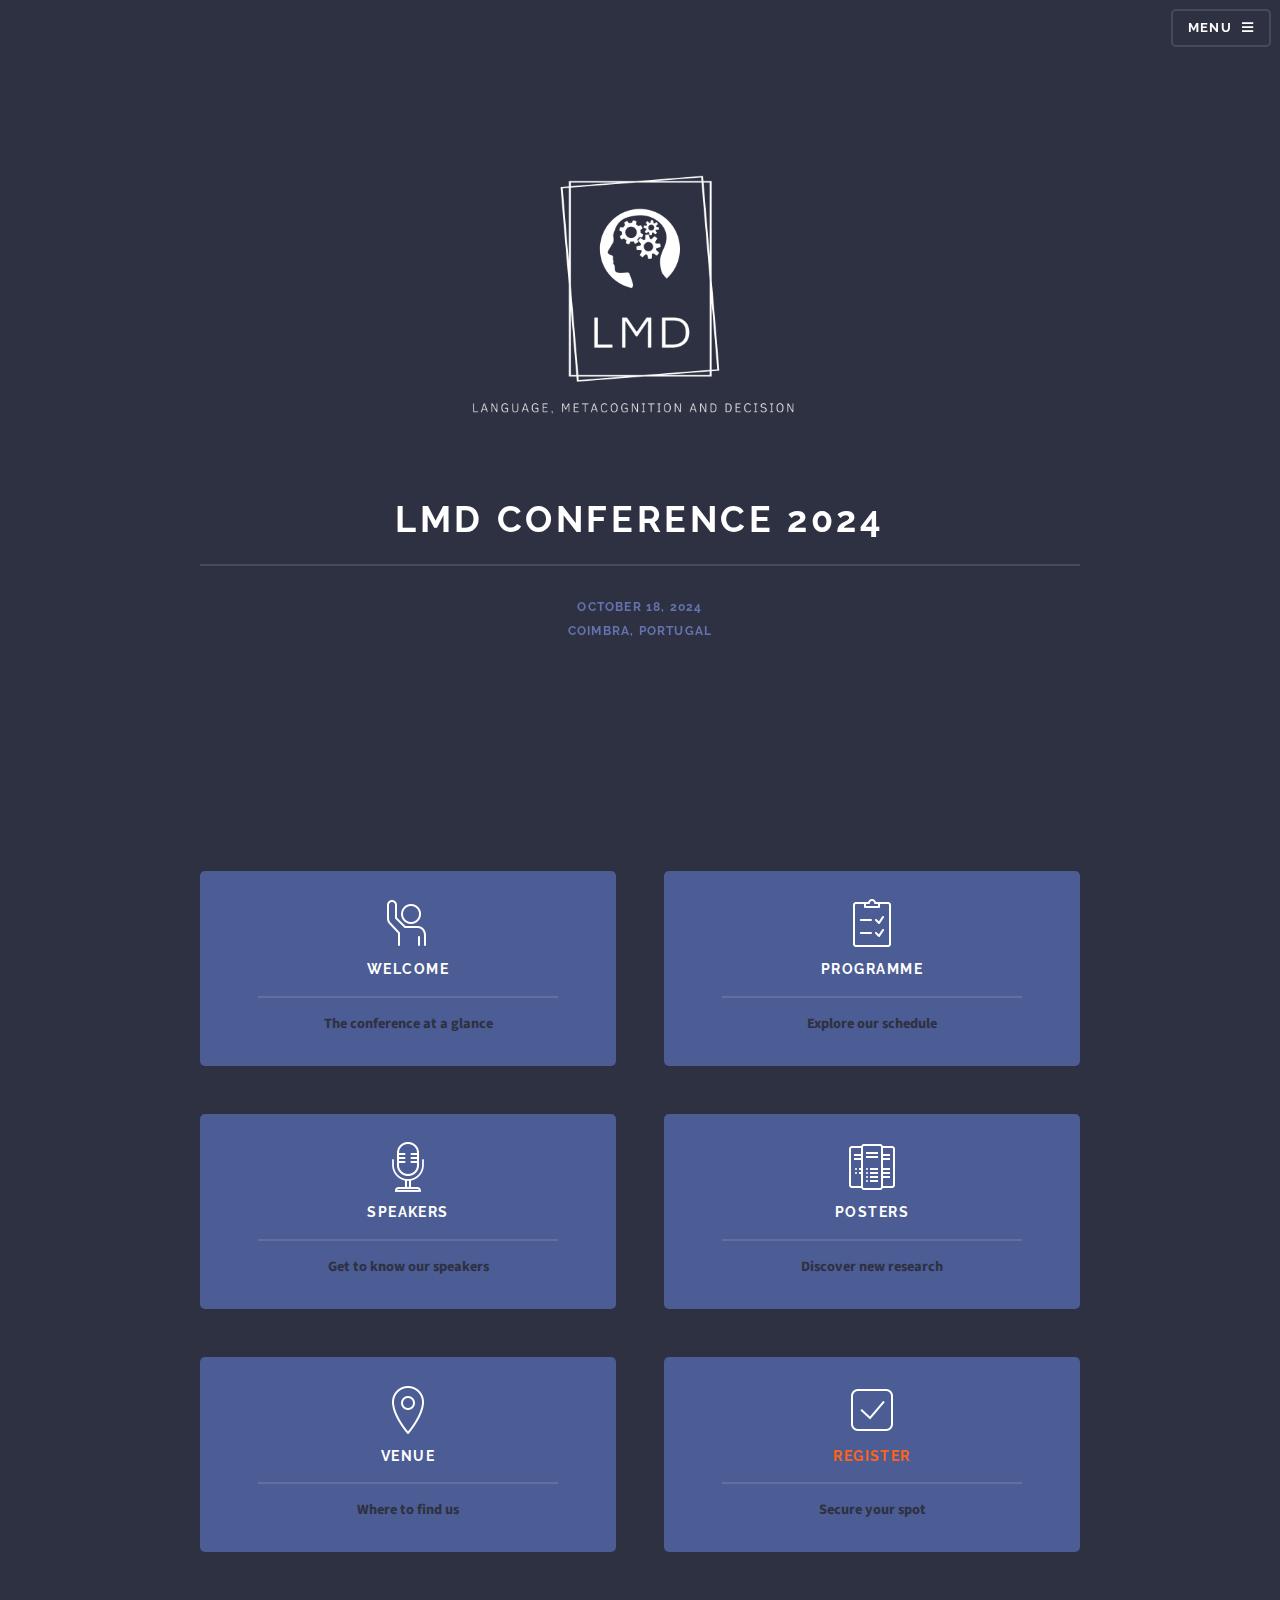
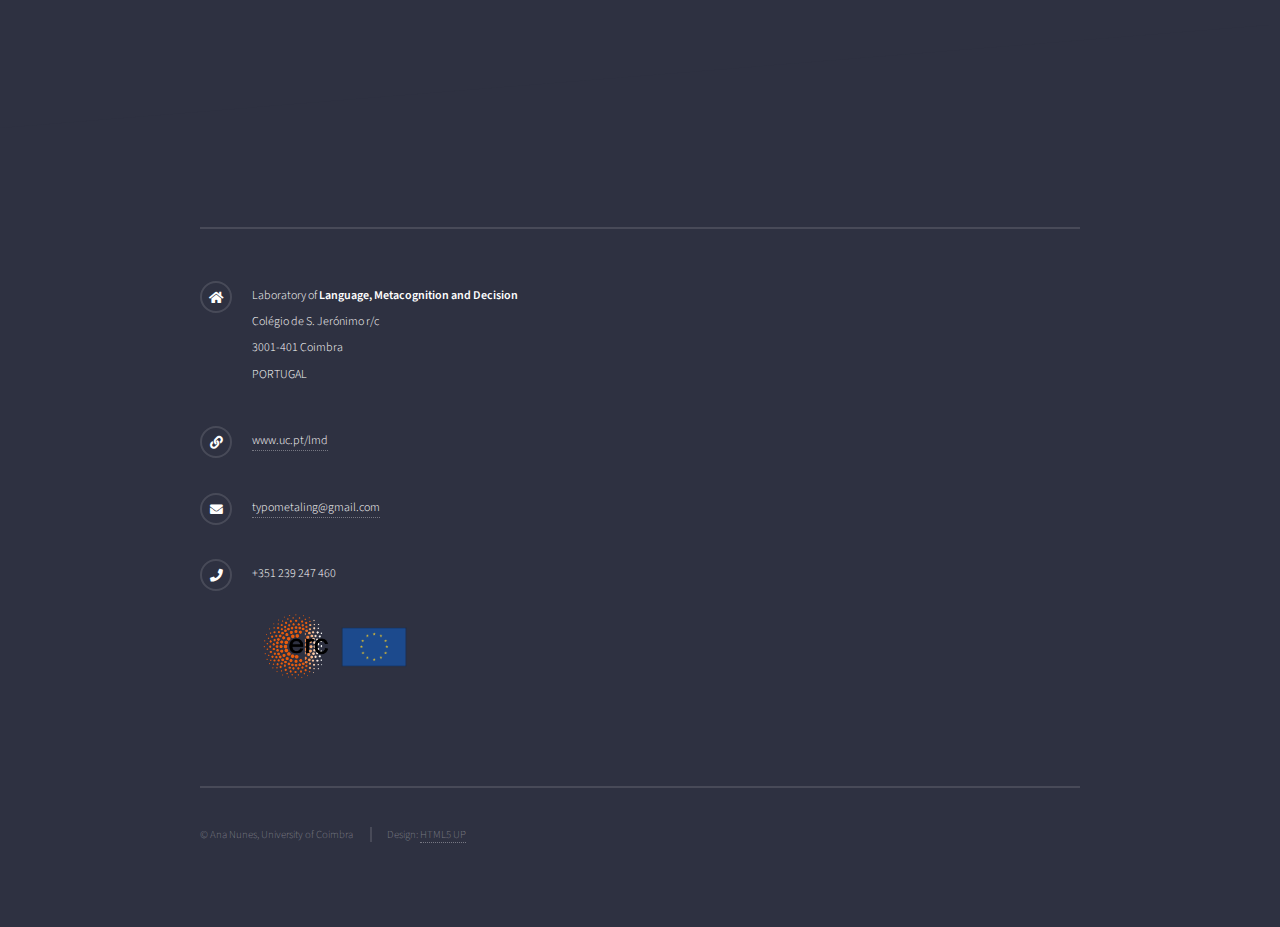
==== commit dbe92023: "removed partners page" ====
--- a/index.html
+++ b/index.html
@@ -31,7 +31,6 @@
 								<li><a href="programme.html">Programme</a></li>
 								<li><a href="speakers.html">Speakers</a></li>
 								<li><a href="posters.html">Posters</a></li>
-								<li><a href="partners.html">Partners</a></li>
 								<li><a href="venue.html">Venue</a></li>
 								<li><a href="register.html" style="color: rgb(255, 100, 20); font-weight: bold">Register</a></li>
 							</ul>
@@ -88,17 +87,17 @@
 
 							<article style="display: flex; justify-content: center;">
 								<div style="max-width: 300px; text-align: center; width: 100%;">
-									<img src="images/icons/05_partners.png" style="max-width: 50px; height: auto;">
-									<h3 class="major"><a href="partnerships.html">Partners</a></h3>
-									<p style="font-size: 90%; font-weight: bold; color: #2d3141;">Sponsors and collaborations</p>
+									<img src="images/icons/05_venue.png" style="max-width: 50px; height: auto;">
+									<h3 class="major"><a href="venue.html">Venue</a></h3>
+									<p style="font-size: 90%; font-weight: bold; color: #2d3141;">Where to find us</p>
 								</div>
 							</article>
 
 							<article style="display: flex; justify-content: center;">
 								<div style="max-width: 300px; text-align: center; width: 100%;">
-									<img src="images/icons/06_venue.png" style="max-width: 50px; height: auto;">
-									<h3 class="major"><a href="venue.html">Venue</a></h3>
-									<p style="font-size: 90%; font-weight: bold; color: #2d3141;">Where to find us</p>
+									<img src="images/icons/06_register.png" style="max-width: 50px; height: auto;">
+									<h3 class="major"><a href="register.html" style="color: rgb(255, 100, 20)">Register</a></h3>
+									<p style="font-size: 90%; font-weight: bold; color: #2d3141;">Secure your spot</p>
 								</div>
 							</article>		
 						</section>
@@ -106,14 +105,6 @@
 				</section>
 
 				<section id="footer">
-					<article style="display: flex; justify-content: center;">
-						<div style="max-width: 300px; text-align: center; width: 100%;">
-							<img src="images/icons/register.png" style="max-width: 50px; height: auto;">
-							<h3 class="major"><a href="register.html" style="color: rgb(255, 100, 20)">Register</a></h3>
-							<p style="font-size: 90%; font-weight: bold; color: #6473AF;">Secure your spot</p>
-						</div>
-					</article> 
-			
 					<div class="inner">
 						<h2 class="major"></h2>
 						<p></p>
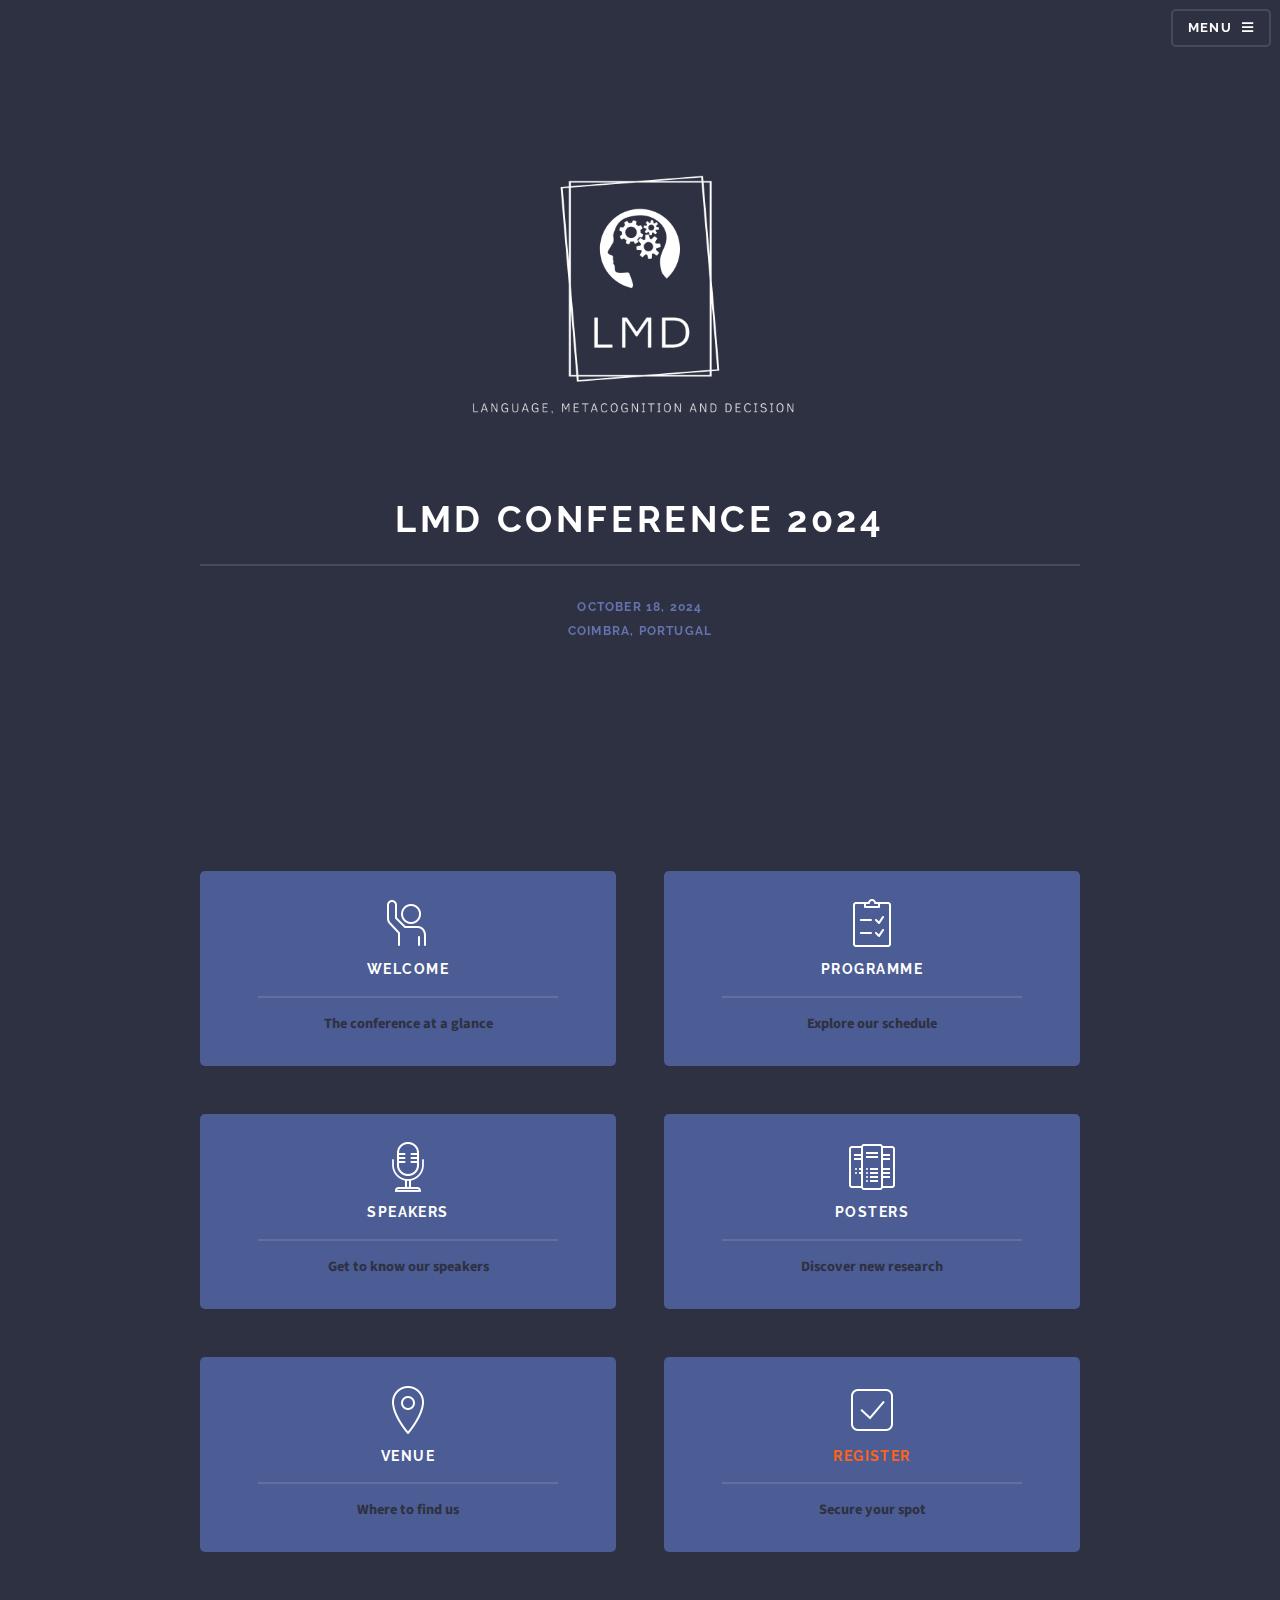
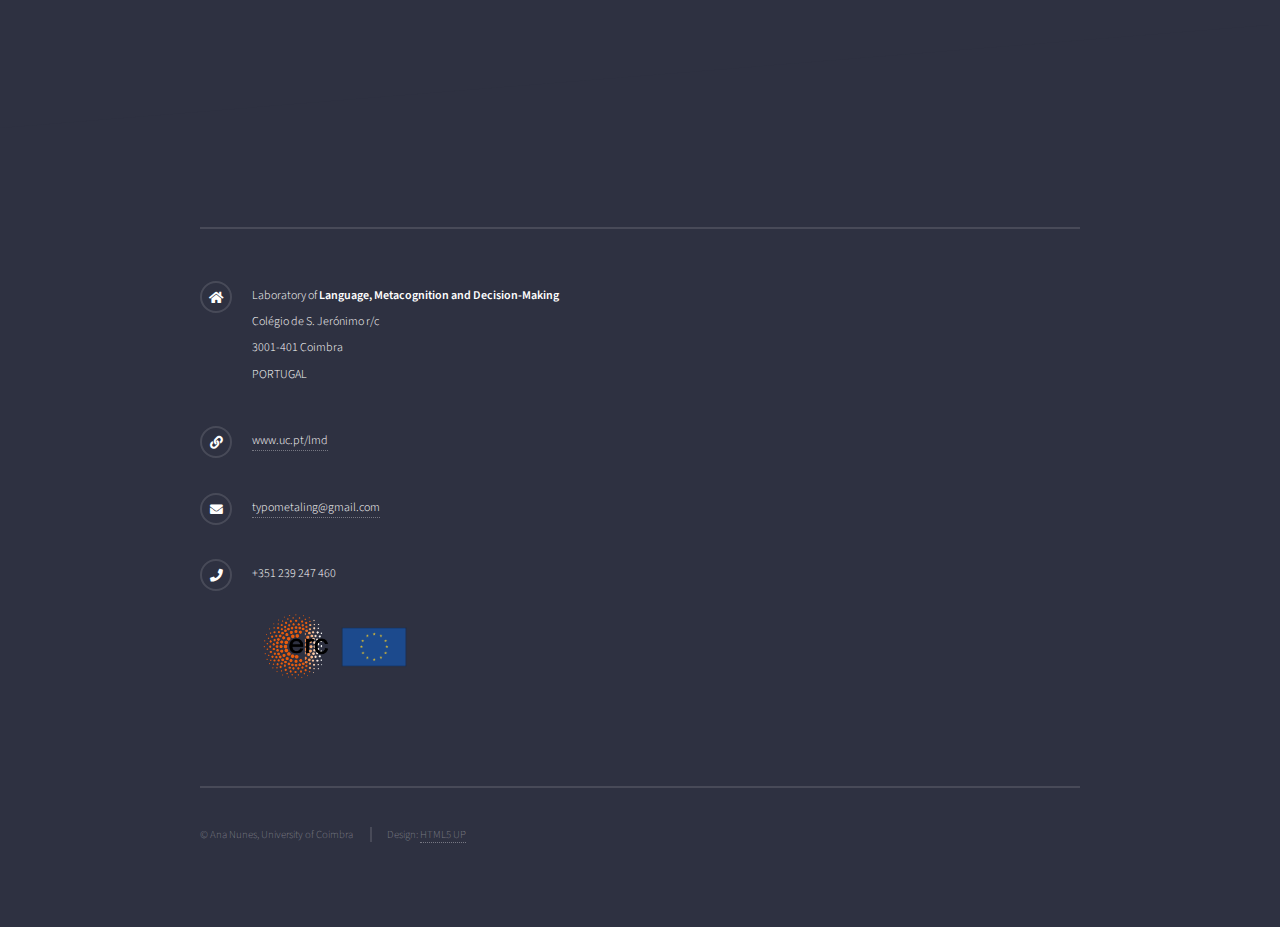
==== commit 3030657c: "updated lab name on footer" ====
--- a/index.html
+++ b/index.html
@@ -110,7 +110,7 @@
 						<p></p>
 						<ul class ="contact">
 							<li class="icon solid fa-home">
-								<span style="font-size: 75%;">Laboratory of <b>Language, Metacognition and Decision</b><br /> 
+								<span style="font-size: 75%;">Laboratory of <b>Language, Metacognition and Decision-Making</b><br /> 
 								Colégio de S. Jerónimo r/c<br />
 								3001-401 Coimbra<br />
 								PORTUGAL</span>
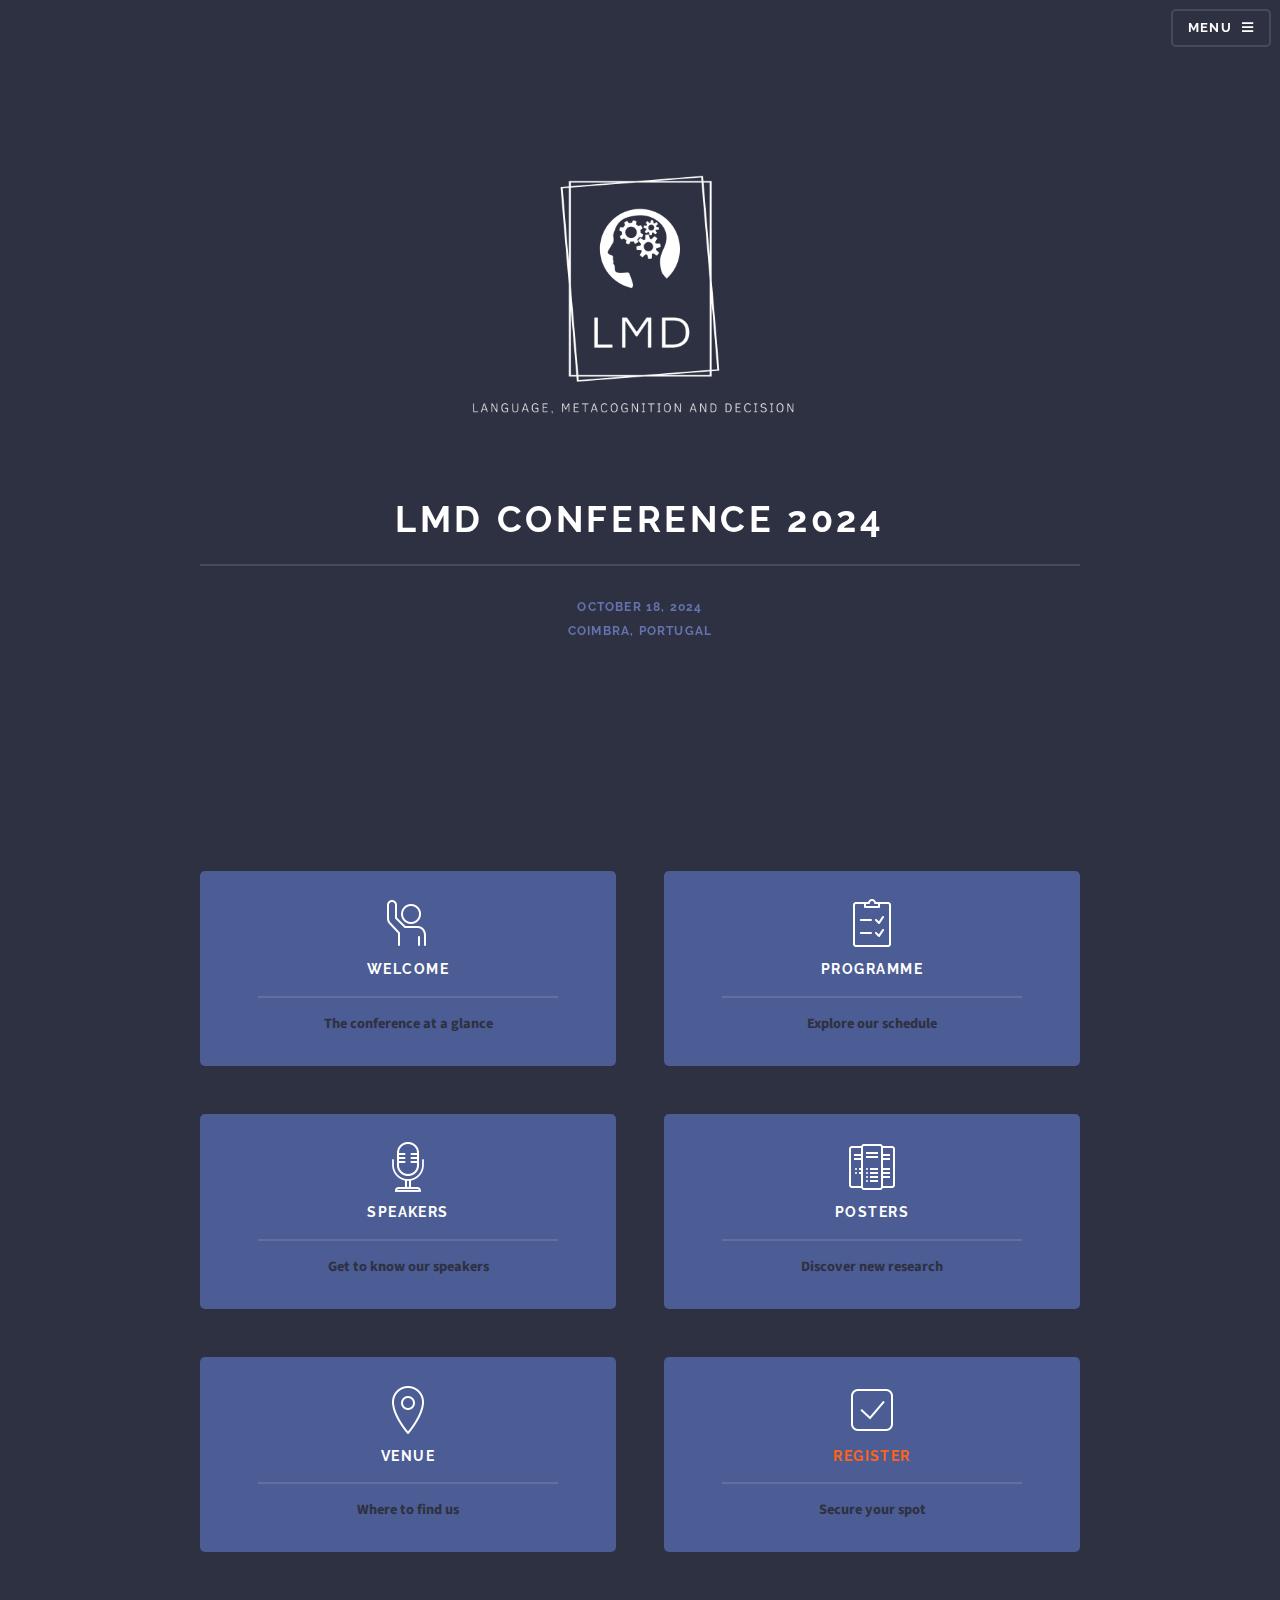
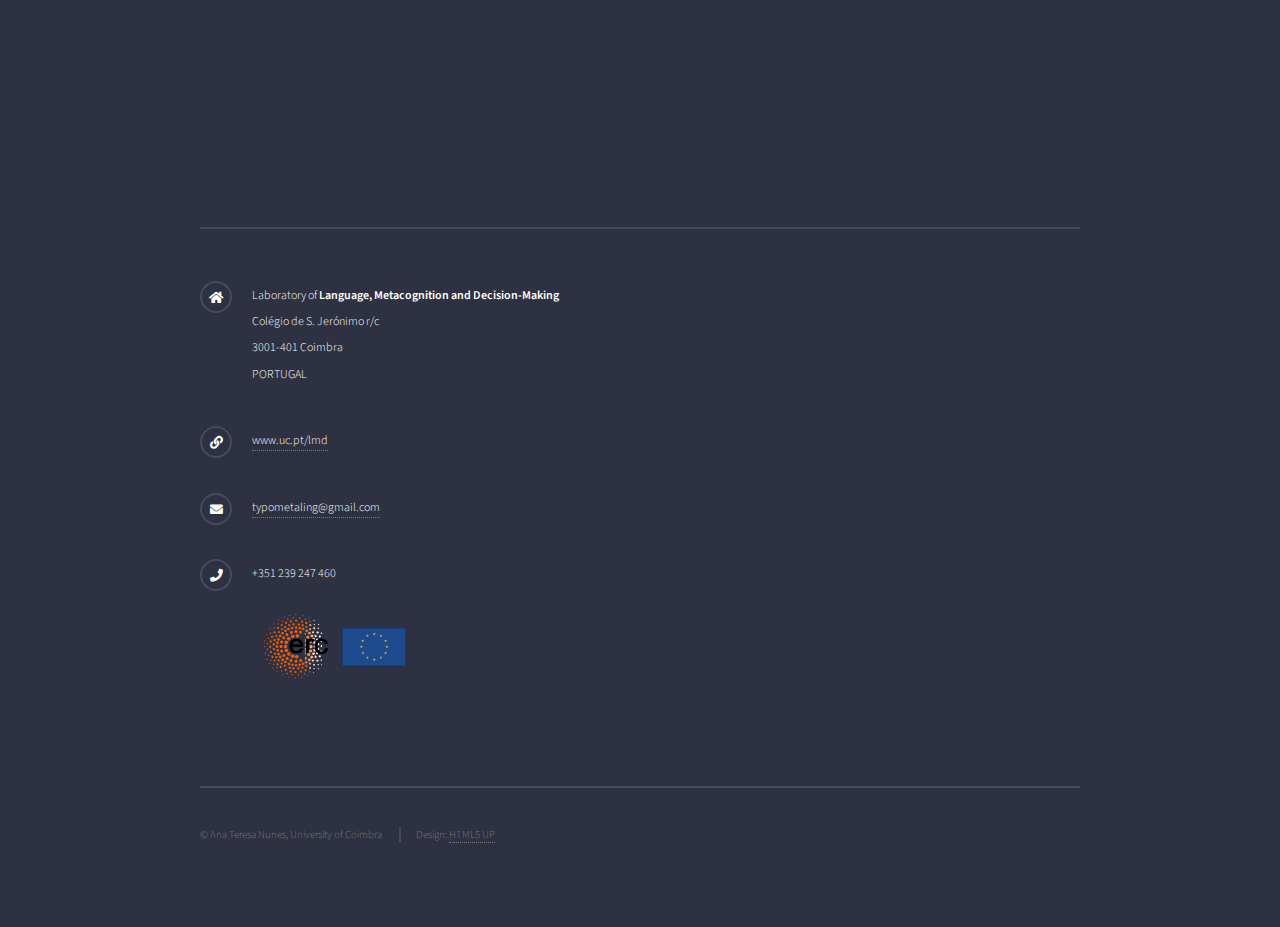
==== commit 76aba462: "ATN in footer" ====
--- a/index.html
+++ b/index.html
@@ -32,7 +32,7 @@
 								<li><a href="speakers.html">Speakers</a></li>
 								<li><a href="posters.html">Posters</a></li>
 								<li><a href="venue.html">Venue</a></li>
-								<li><a href="register.html" style="color: rgb(255, 100, 20); font-weight: bold">Register</a></li>
+								<li><a href="https://docs.google.com/forms/d/e/1FAIpQLSfxi5wmwSQPTADDdr1kdK7_GDbRmE-wwg6N9RSUmgbrhf5Ptw/viewform?vc=0&c=0&w=1&flr=0&usp=mail_form_link" style="color: rgb(255, 100, 20); font-weight: bold">Register</a></li>
 							</ul>
 							<a href="#" class="close">Close</a>
 						</div>
@@ -96,7 +96,7 @@
 							<article style="display: flex; justify-content: center;">
 								<div style="max-width: 300px; text-align: center; width: 100%;">
 									<img src="images/icons/06_register.png" style="max-width: 50px; height: auto;">
-									<h3 class="major"><a href="register.html" style="color: rgb(255, 100, 20)">Register</a></h3>
+									<h3 class="major"><a href="https://docs.google.com/forms/d/e/1FAIpQLSfxi5wmwSQPTADDdr1kdK7_GDbRmE-wwg6N9RSUmgbrhf5Ptw/viewform?vc=0&c=0&w=1&flr=0&usp=mail_form_link" style="color: rgb(255, 100, 20)">Register</a></h3>
 									<p style="font-size: 90%; font-weight: bold; color: #2d3141;">Secure your spot</p>
 								</div>
 							</article>		
@@ -122,7 +122,7 @@
 							<img src="images/logos/erc.png" style="max-height: 70px; ; margin-left: 60px;"/> <img src="images/logos/ue.png" style="max-height: 70px;"/>									
 						</ul>
 						<ul class="copyright">
-							<li><span style="font-size: 75%;">&copy; Ana Nunes, University of Coimbra</span></li>	
+							<li><span style="font-size: 75%;">&copy; Ana Teresa Nunes, University of Coimbra</span></li>	
 							<li><span style="font-size: 75%;">Design: <a href="http://html5up.net">HTML5 UP</a></span></li>
 						</ul>
 					</div>
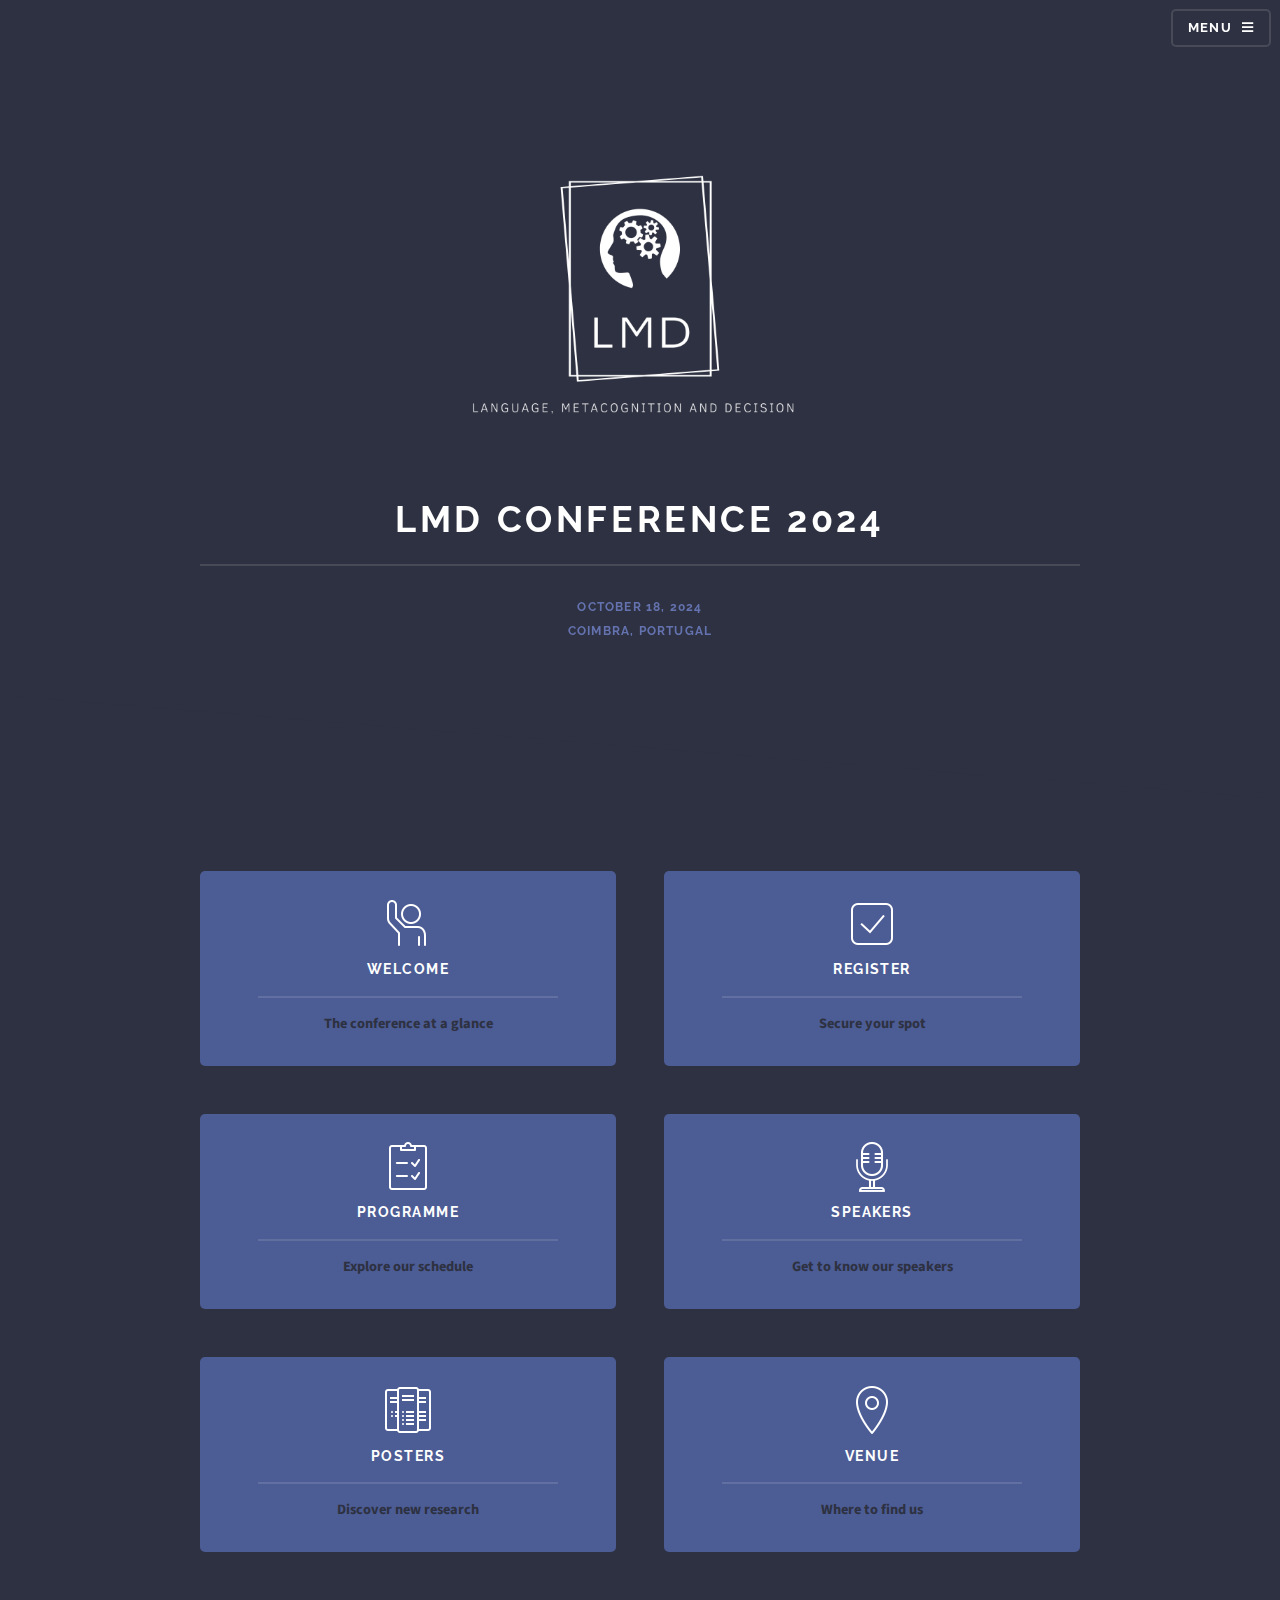
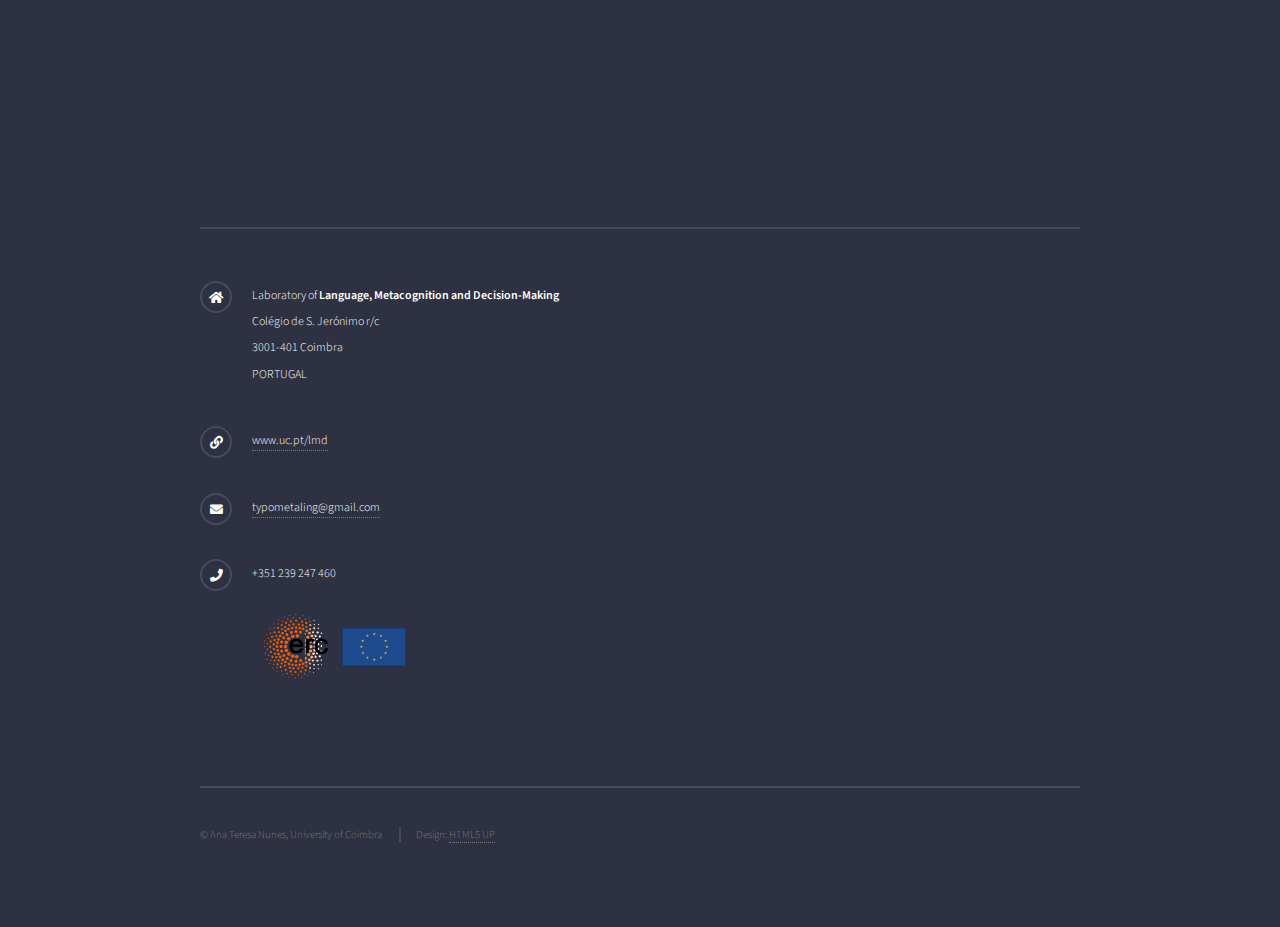
==== commit 11ed2355: "changed main menu order" ====
--- a/index.html
+++ b/index.html
@@ -60,6 +60,14 @@
 									<p style="font-size: 90%; font-weight: bold; color: #2d3141;">The conference at a glance</p>
 								</div>
 							</article>
+
+							<article style="display: flex; justify-content: center;">
+								<div style="max-width: 300px; text-align: center; width: 100%;">
+									<img src="images/icons/06_register.png" style="max-width: 50px; height: auto;">
+									<h3 class="major"><a href="https://docs.google.com/forms/d/e/1FAIpQLSfxi5wmwSQPTADDdr1kdK7_GDbRmE-wwg6N9RSUmgbrhf5Ptw/viewform?vc=0&c=0&w=1&flr=0&usp=mail_form_link">Register</a></h3>
+									<p style="font-size: 90%; font-weight: bold; color: #2d3141;">Secure your spot</p>
+								</div>
+							</article>
 							
 							<article style="display: flex; justify-content: center;">
 								<div style="max-width: 300px; text-align: center; width: 100%;">
@@ -93,14 +101,9 @@
 								</div>
 							</article>
 
-							<article style="display: flex; justify-content: center;">
-								<div style="max-width: 300px; text-align: center; width: 100%;">
-									<img src="images/icons/06_register.png" style="max-width: 50px; height: auto;">
-									<h3 class="major"><a href="https://docs.google.com/forms/d/e/1FAIpQLSfxi5wmwSQPTADDdr1kdK7_GDbRmE-wwg6N9RSUmgbrhf5Ptw/viewform?vc=0&c=0&w=1&flr=0&usp=mail_form_link" style="color: rgb(255, 100, 20)">Register</a></h3>
-									<p style="font-size: 90%; font-weight: bold; color: #2d3141;">Secure your spot</p>
-								</div>
-							</article>		
+								
 						</section>
+
 					</div>
 				</section>
 
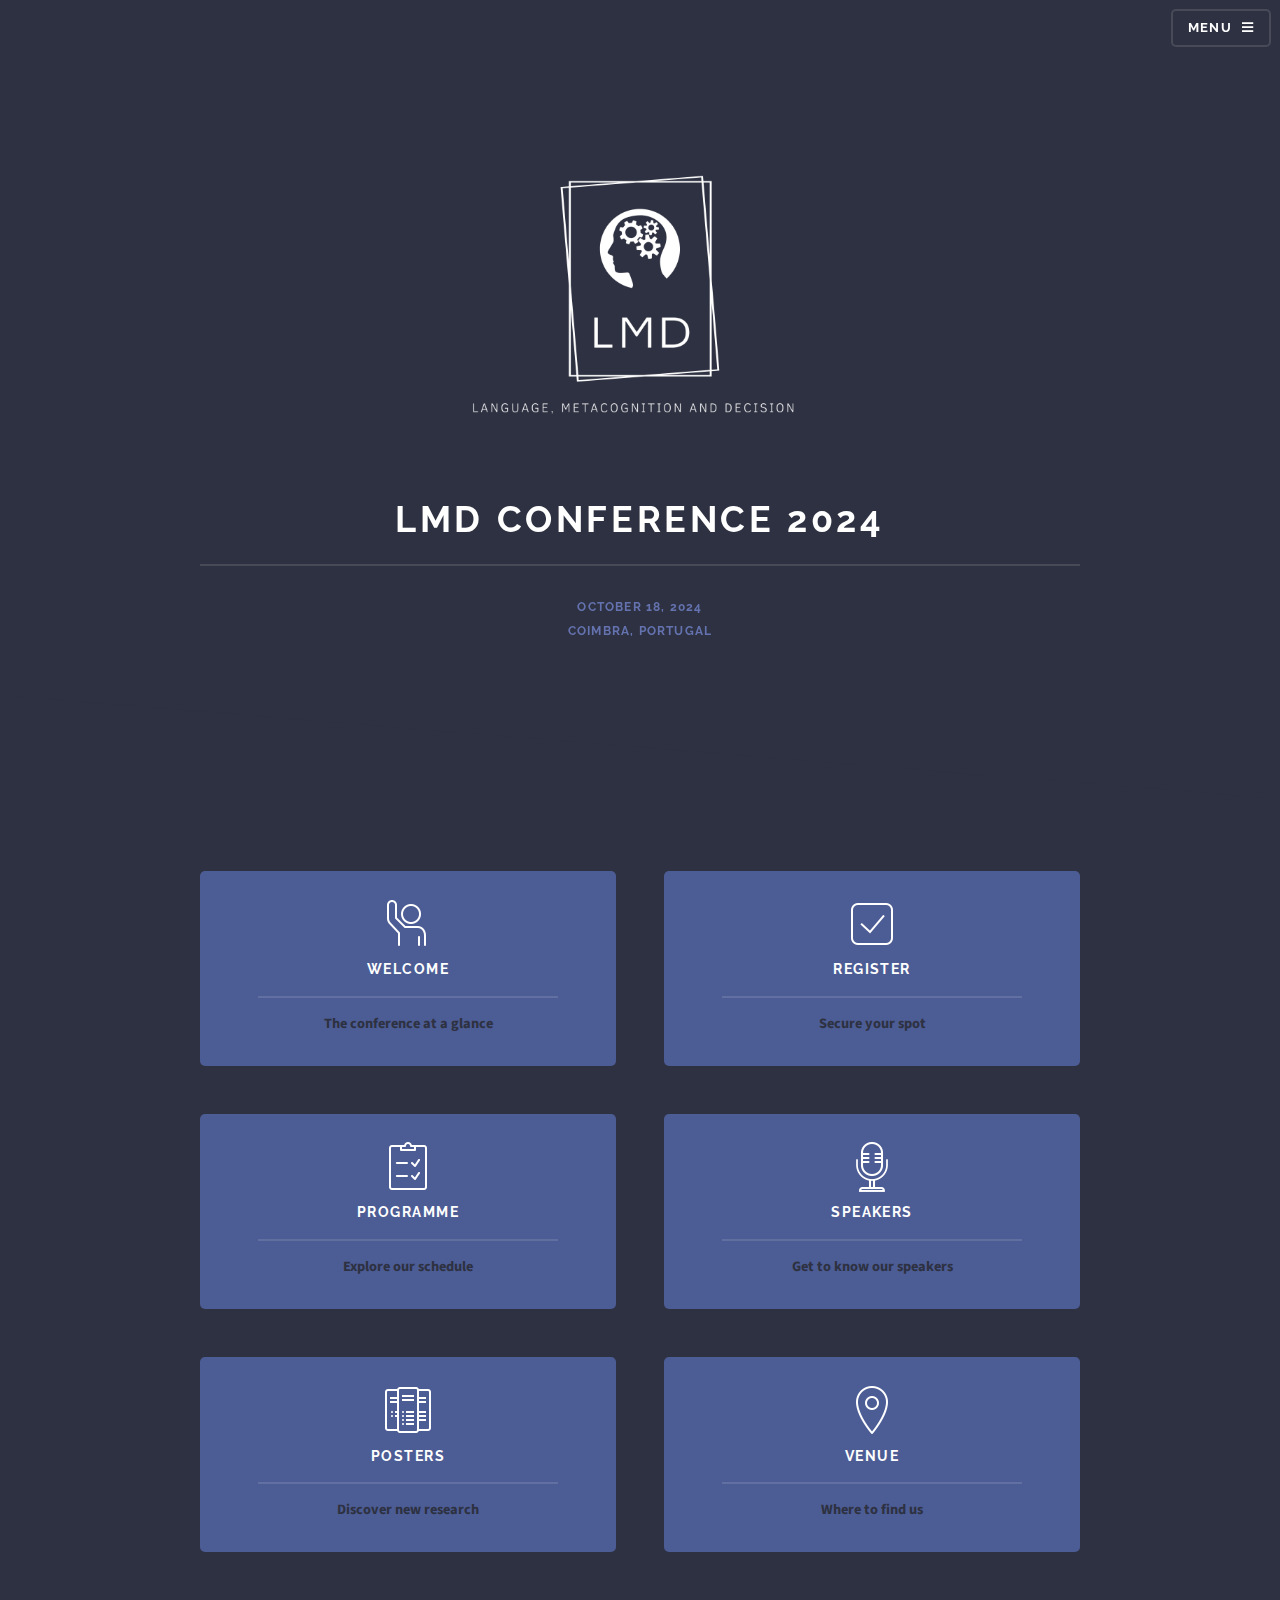
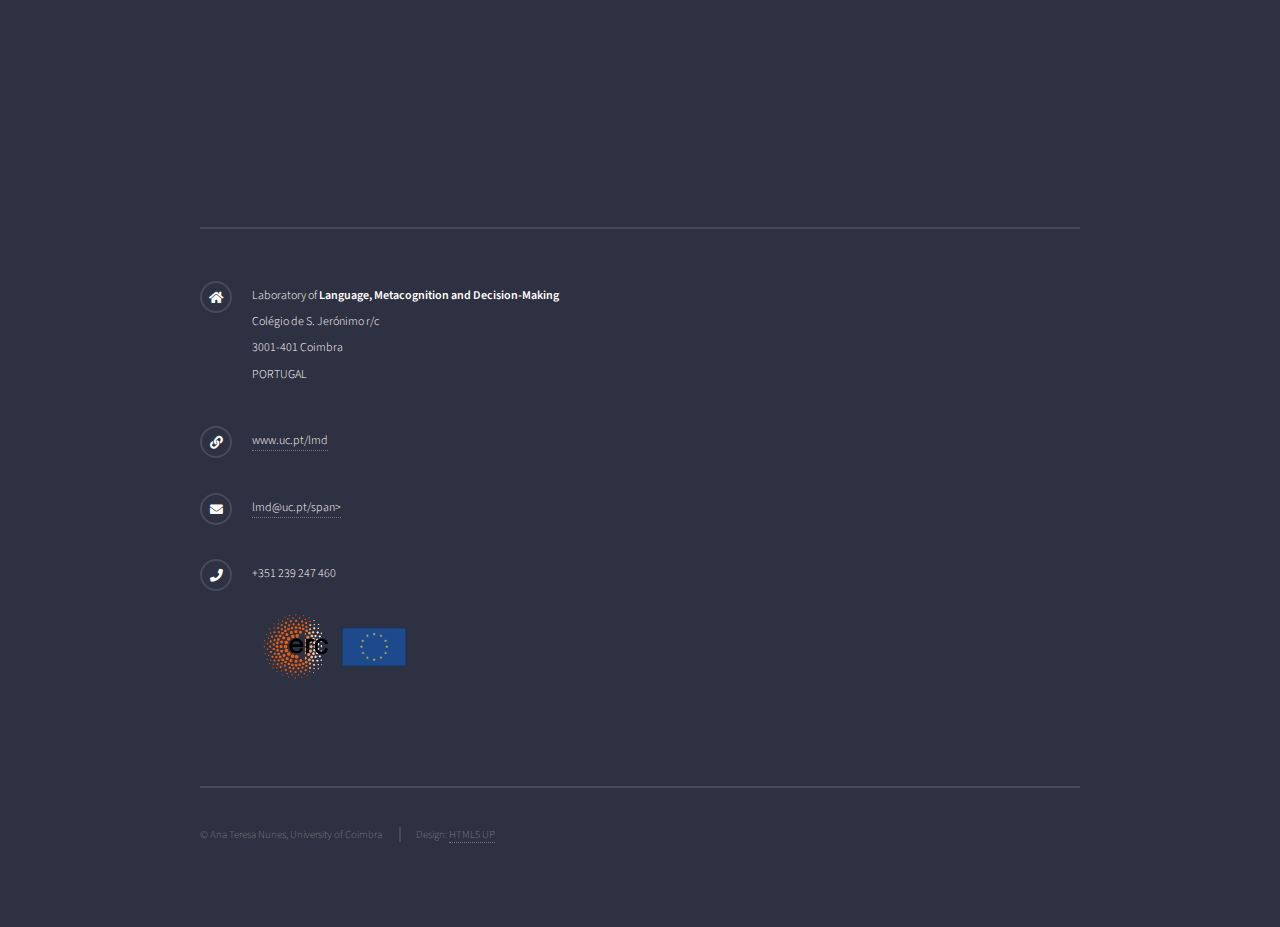
==== commit c3aef59d: "changed to institutional email" ====
--- a/index.html
+++ b/index.html
@@ -119,7 +119,7 @@
 								PORTUGAL</span>
 							</li>
               <li class ="icon solid fa-link"><a href="https://www.uc.pt/lmd/"><span style="font-size: 75%;">www.uc.pt/lmd</span></a></li>
-							<li class ="icon solid fa-envelope"><a href="mailto:typometaling@gmail.com"><span style="font-size: 75%;">typometaling@gmail.com</span></a></li>
+							<li class ="icon solid fa-envelope"><a href="mailto:lmd@uc.ptm"><span style="font-size: 75%;">lmd@uc.pt/span></a></li>
 							<li class="icon solid fa-phone"><span style="font-size: 75%;">+351 239 247 460</span></li>
 							<br />
 							<img src="images/logos/erc.png" style="max-height: 70px; ; margin-left: 60px;"/> <img src="images/logos/ue.png" style="max-height: 70px;"/>									
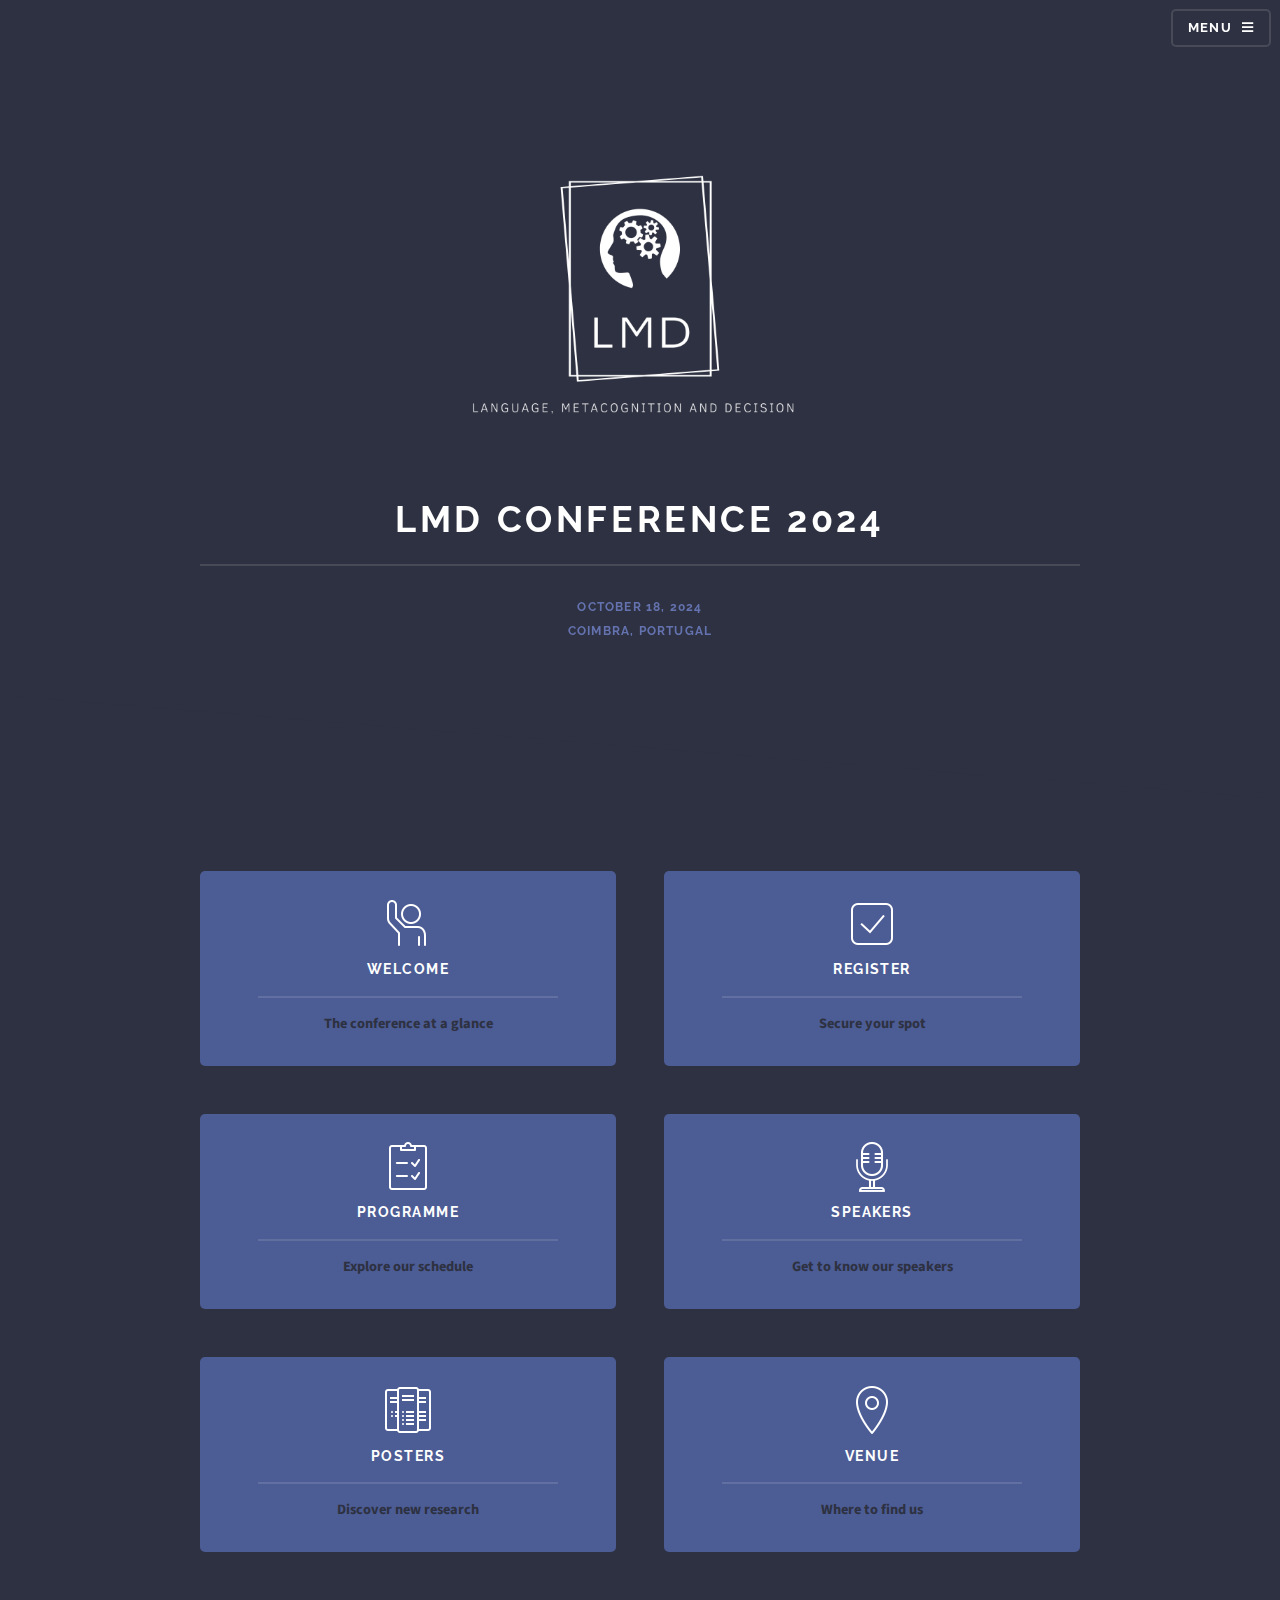
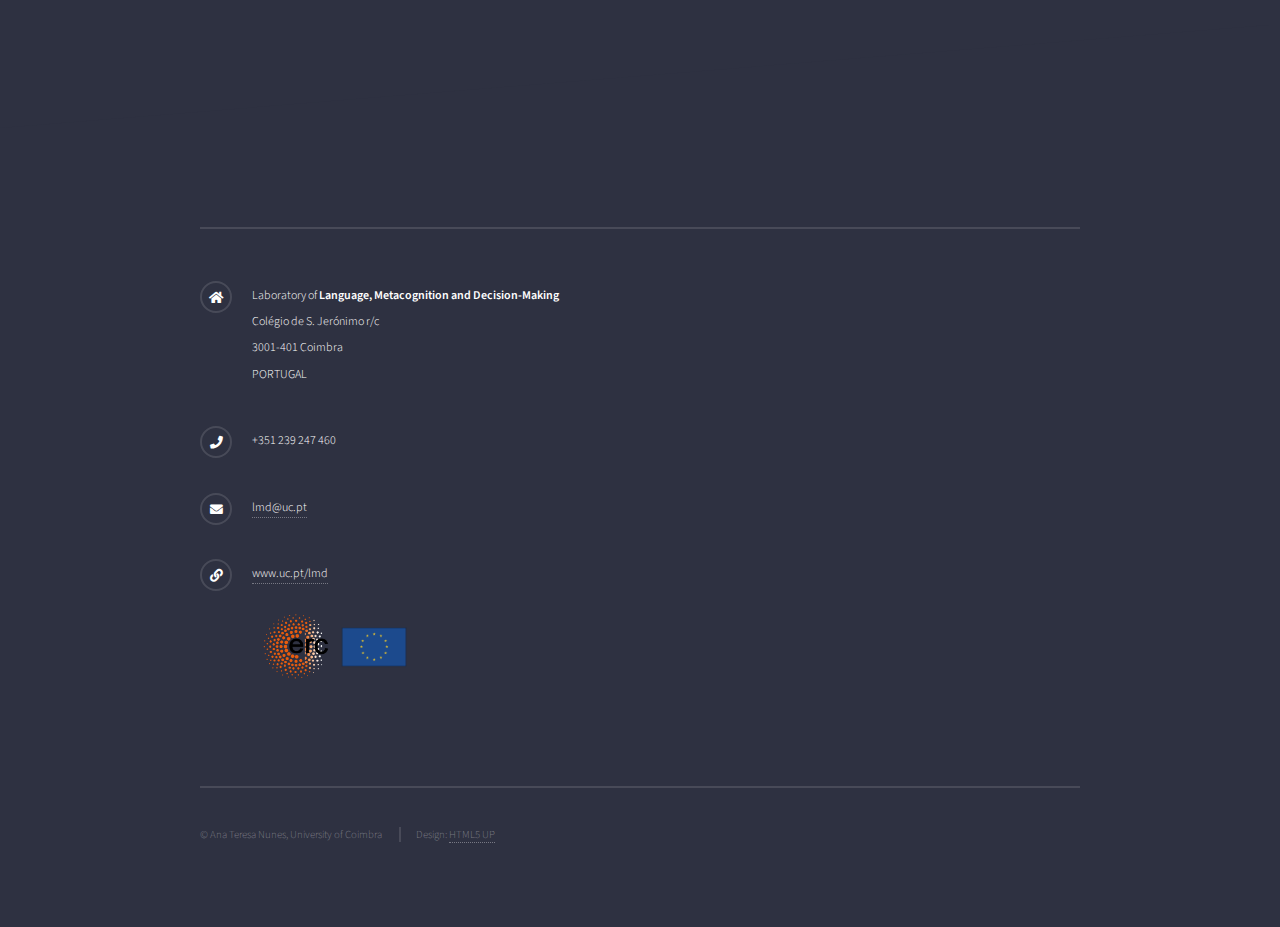
==== commit f3f42cfe: "changed contacts order in footer" ====
--- a/index.html
+++ b/index.html
@@ -118,9 +118,9 @@
 								3001-401 Coimbra<br />
 								PORTUGAL</span>
 							</li>
+              <li class="icon solid fa-phone"><span style="font-size: 75%;">+351 239 247 460</span></li>
+              <li class ="icon solid fa-envelope"><a href="mailto:lmd@uc.pt"><span style="font-size: 75%;">lmd@uc.pt</span></a></li>
               <li class ="icon solid fa-link"><a href="https://www.uc.pt/lmd/"><span style="font-size: 75%;">www.uc.pt/lmd</span></a></li>
-							<li class ="icon solid fa-envelope"><a href="mailto:lmd@uc.ptm"><span style="font-size: 75%;">lmd@uc.pt/span></a></li>
-							<li class="icon solid fa-phone"><span style="font-size: 75%;">+351 239 247 460</span></li>
 							<br />
 							<img src="images/logos/erc.png" style="max-height: 70px; ; margin-left: 60px;"/> <img src="images/logos/ue.png" style="max-height: 70px;"/>									
 						</ul>
